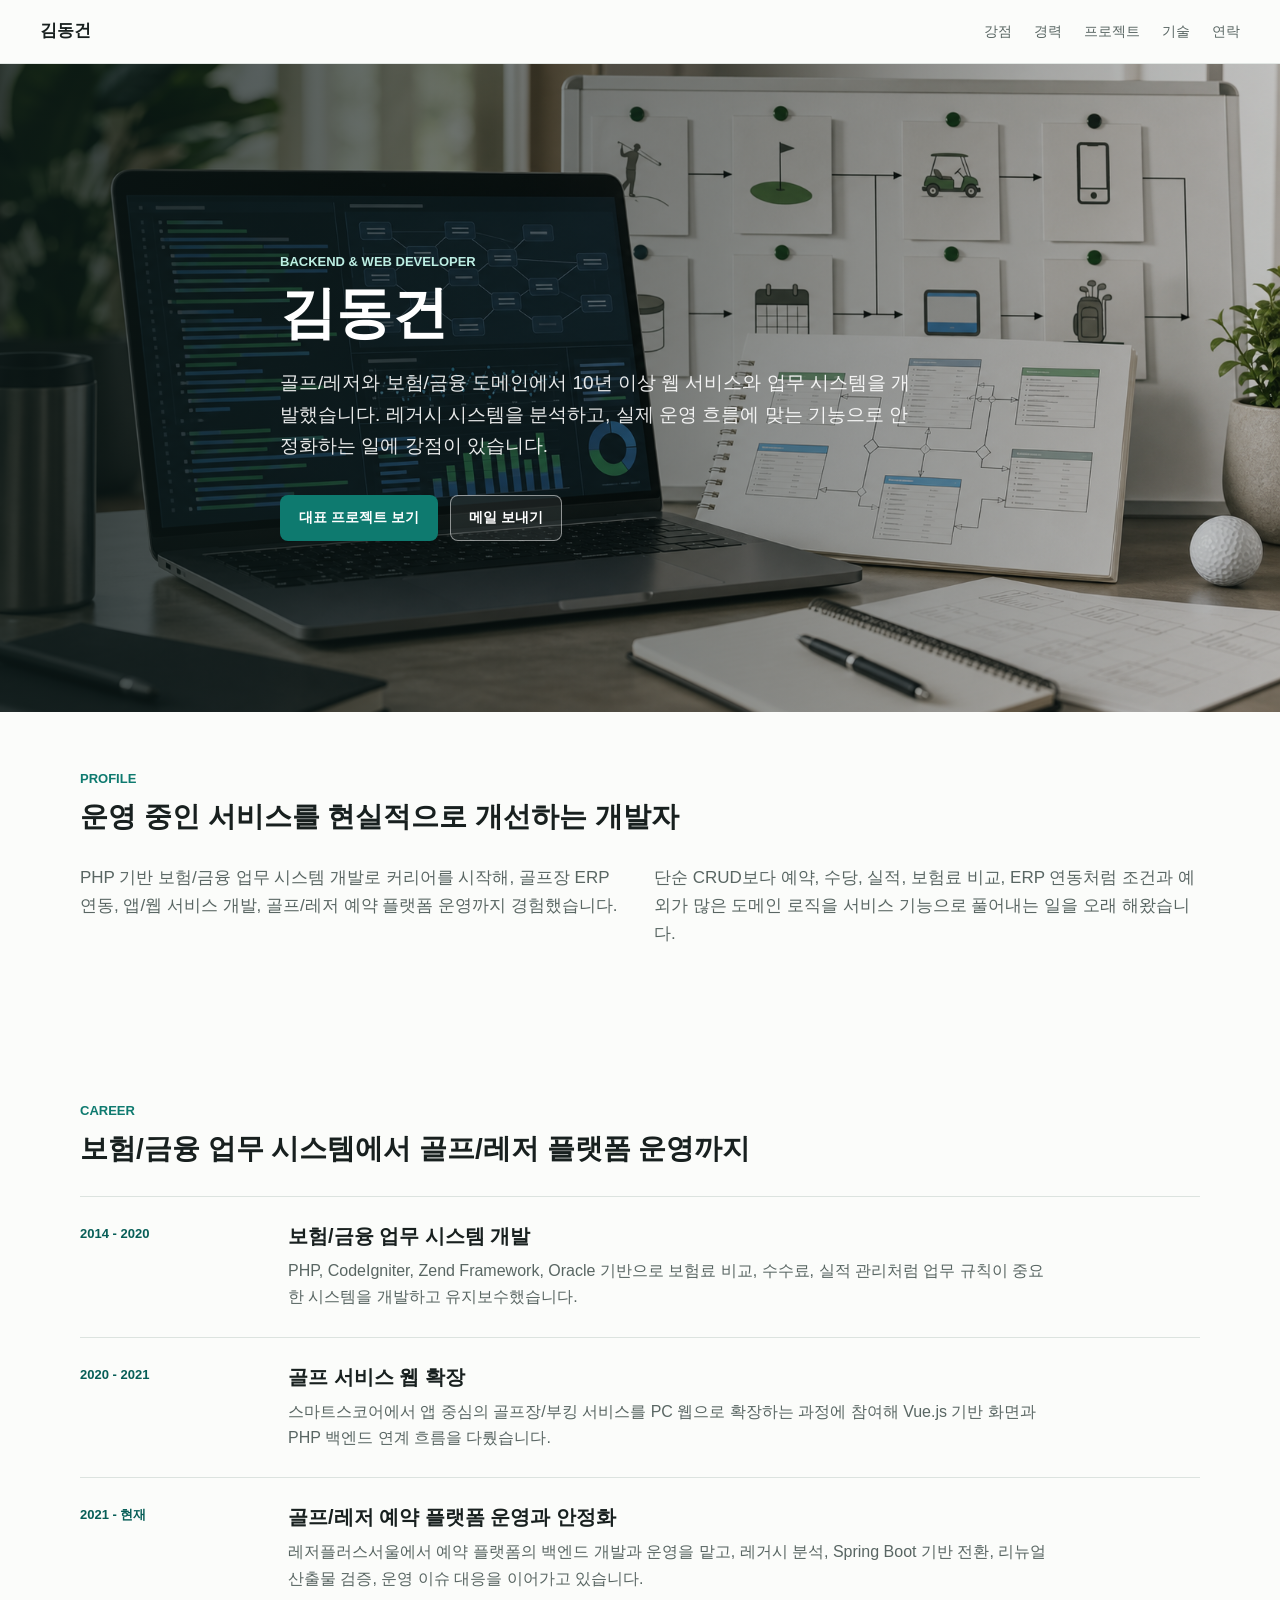
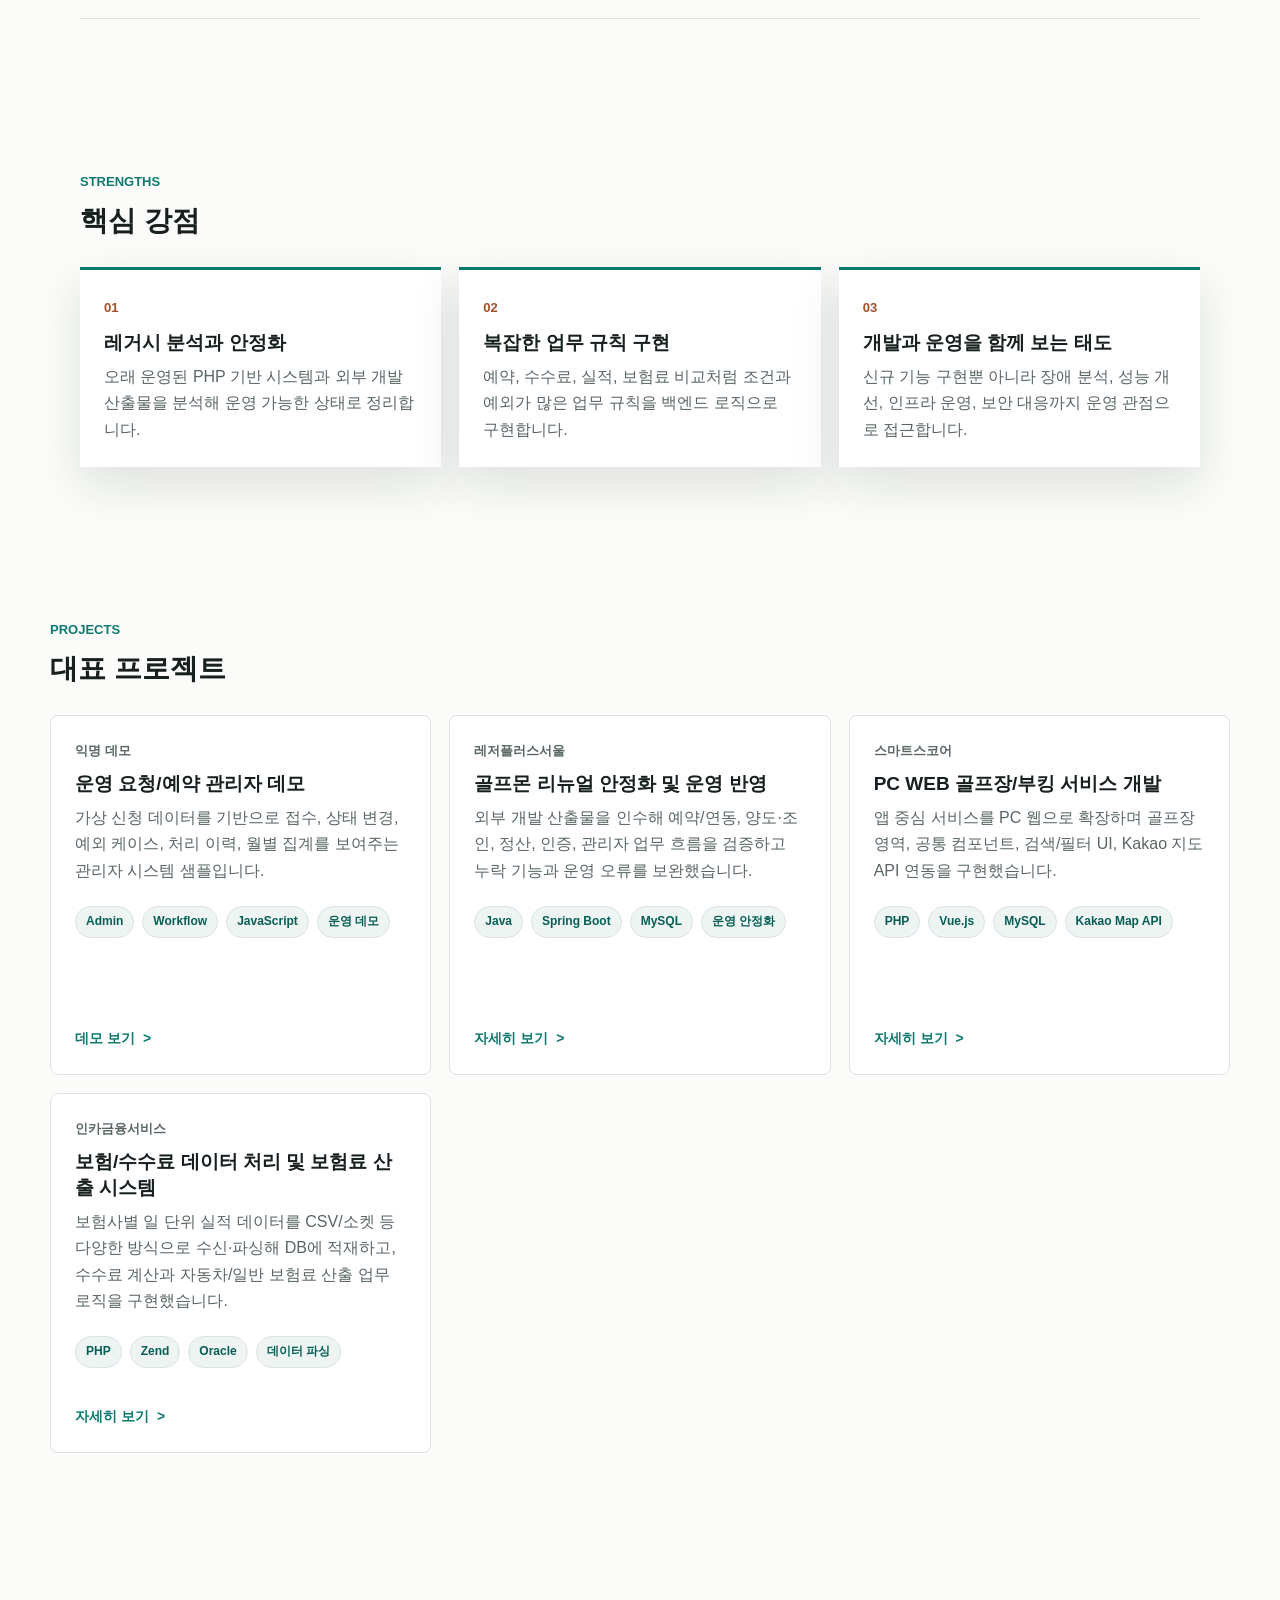
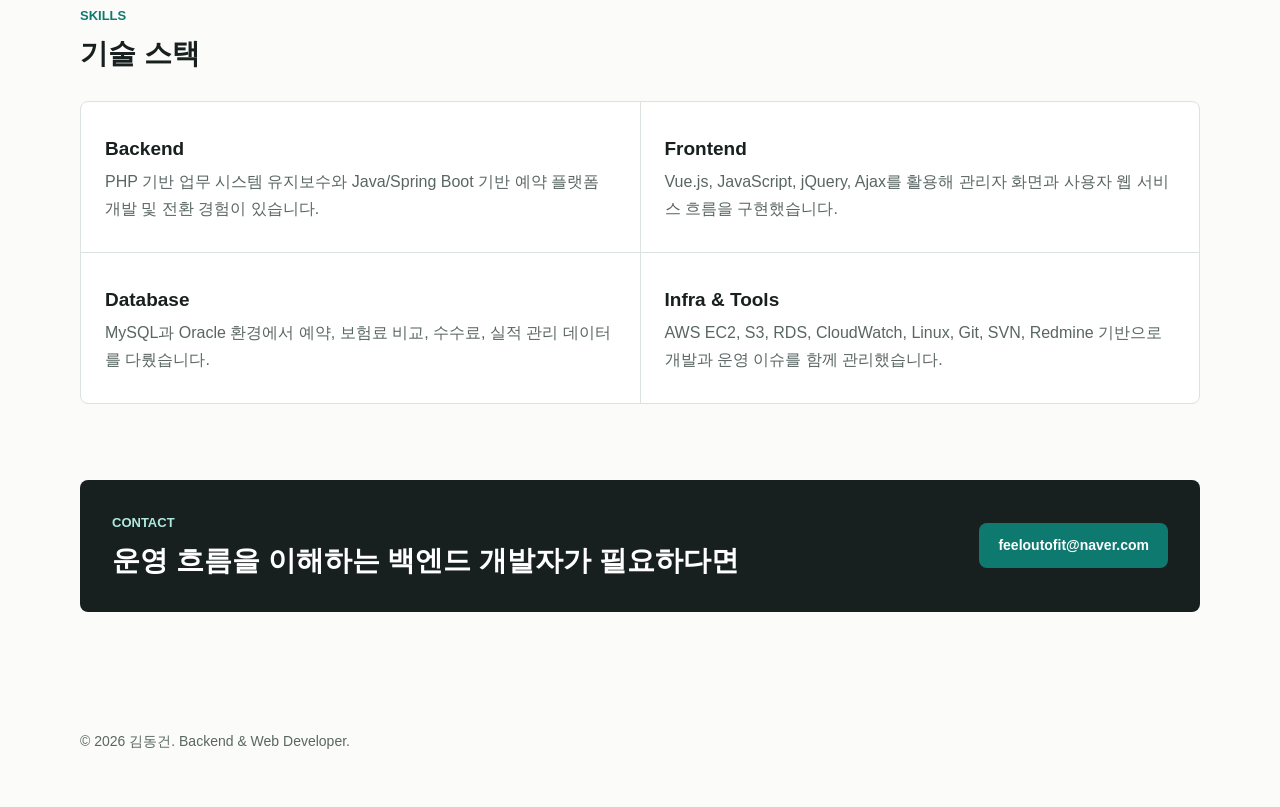
==== index.html @ 26e93026 "Add Incar daily data flow details" ====
<!DOCTYPE html>
<html lang="ko">
  <head>
    <meta charset="utf-8">
    <meta name="viewport" content="width=device-width, initial-scale=1">
    <title>김동건 | Backend & Web Developer</title>
    <meta
      name="description"
      content="골프/레저와 보험/금융 도메인에서 웹 서비스와 업무 시스템을 개발해온 백엔드/웹 개발자 김동건의 포트폴리오입니다."
    >
    <link rel="stylesheet" href="./styles.css">
  </head>
  <body>
    <header class="site-header" aria-label="주요 이동">
      <a class="brand" href="./index.html">김동건</a>
      <nav class="nav-links">
        <a href="#strengths">강점</a>
        <a href="#career">경력</a>
        <a href="#projects">프로젝트</a>
        <a href="#skills">기술</a>
        <a href="mailto:feeloutofit@naver.com">연락</a>
      </nav>
    </header>

    <main>
      <section class="hero">
        <div class="hero-content">
          <p class="eyebrow">Backend & Web Developer</p>
          <h1>김동건</h1>
          <p class="hero-copy">
            골프/레저와 보험/금융 도메인에서 10년 이상 웹 서비스와 업무 시스템을 개발했습니다.
            레거시 시스템을 분석하고, 실제 운영 흐름에 맞는 기능으로 안정화하는 일에 강점이 있습니다.
          </p>
          <div class="hero-actions">
            <a class="button primary" href="#projects">대표 프로젝트 보기</a>
            <a class="button secondary" href="mailto:feeloutofit@naver.com">메일 보내기</a>
          </div>
        </div>
      </section>

      <section class="section intro-section" aria-labelledby="intro-title">
        <div class="section-header">
          <p class="section-kicker">Profile</p>
          <h2 id="intro-title">운영 중인 서비스를 현실적으로 개선하는 개발자</h2>
        </div>
        <div class="intro-grid">
          <p>
            PHP 기반 보험/금융 업무 시스템 개발로 커리어를 시작해, 골프장 ERP 연동,
            앱/웹 서비스 개발, 골프/레저 예약 플랫폼 운영까지 경험했습니다.
          </p>
          <p>
            단순 CRUD보다 예약, 수당, 실적, 보험료 비교, ERP 연동처럼 조건과 예외가 많은
            도메인 로직을 서비스 기능으로 풀어내는 일을 오래 해왔습니다.
          </p>
        </div>
      </section>

      <section class="section career-section" id="career" aria-labelledby="career-title">
        <div class="section-header">
          <p class="section-kicker">Career</p>
          <h2 id="career-title">보험/금융 업무 시스템에서 골프/레저 플랫폼 운영까지</h2>
        </div>
        <div class="timeline-list">
          <article class="timeline-item">
            <p class="timeline-period">2014 - 2020</p>
            <div>
              <h3>보험/금융 업무 시스템 개발</h3>
              <p>
                PHP, CodeIgniter, Zend Framework, Oracle 기반으로 보험료 비교, 수수료,
                실적 관리처럼 업무 규칙이 중요한 시스템을 개발하고 유지보수했습니다.
              </p>
            </div>
          </article>
          <article class="timeline-item">
            <p class="timeline-period">2020 - 2021</p>
            <div>
              <h3>골프 서비스 웹 확장</h3>
              <p>
                스마트스코어에서 앱 중심의 골프장/부킹 서비스를 PC 웹으로 확장하는 과정에 참여해
                Vue.js 기반 화면과 PHP 백엔드 연계 흐름을 다뤘습니다.
              </p>
            </div>
          </article>
          <article class="timeline-item">
            <p class="timeline-period">2021 - 현재</p>
            <div>
              <h3>골프/레저 예약 플랫폼 운영과 안정화</h3>
              <p>
                레저플러스서울에서 예약 플랫폼의 백엔드 개발과 운영을 맡고, 레거시 분석,
                Spring Boot 기반 전환, 리뉴얼 산출물 검증, 운영 이슈 대응을 이어가고 있습니다.
              </p>
            </div>
          </article>
        </div>
      </section>

      <section class="section" id="strengths" aria-labelledby="strengths-title">
        <div class="section-header">
          <p class="section-kicker">Strengths</p>
          <h2 id="strengths-title">핵심 강점</h2>
        </div>
        <div class="strength-list">
          <article class="strength-item">
            <span class="number">01</span>
            <h3>레거시 분석과 안정화</h3>
            <p>오래 운영된 PHP 기반 시스템과 외부 개발 산출물을 분석해 운영 가능한 상태로 정리합니다.</p>
          </article>
          <article class="strength-item">
            <span class="number">02</span>
            <h3>복잡한 업무 규칙 구현</h3>
            <p>예약, 수수료, 실적, 보험료 비교처럼 조건과 예외가 많은 업무 규칙을 백엔드 로직으로 구현합니다.</p>
          </article>
          <article class="strength-item">
            <span class="number">03</span>
            <h3>개발과 운영을 함께 보는 태도</h3>
            <p>신규 기능 구현뿐 아니라 장애 분석, 성능 개선, 인프라 운영, 보안 대응까지 운영 관점으로 접근합니다.</p>
          </article>
        </div>
      </section>

      <section class="section projects-section" id="projects" aria-labelledby="projects-title">
        <div class="section-header">
          <p class="section-kicker">Projects</p>
          <h2 id="projects-title">대표 프로젝트</h2>
        </div>
        <div class="project-grid">
          <article class="project-card">
            <p class="project-meta">익명 데모</p>
            <h3>운영 요청/예약 관리자 데모</h3>
            <p>
              가상 신청 데이터를 기반으로 접수, 상태 변경, 예외 케이스, 처리 이력,
              월별 집계를 보여주는 관리자 시스템 샘플입니다.
            </p>
            <div class="tag-row">
              <span>Admin</span>
              <span>Workflow</span>
              <span>JavaScript</span>
              <span>운영 데모</span>
            </div>
            <a class="text-link" href="./projects/operations-admin-demo.html">데모 보기</a>
          </article>

          <article class="project-card">
            <p class="project-meta">레저플러스서울</p>
            <h3>골프몬 리뉴얼 안정화 및 운영 반영</h3>
            <p>
              외부 개발 산출물을 인수해 예약/연동, 양도·조인, 정산, 인증, 관리자 업무 흐름을
              검증하고 누락 기능과 운영 오류를 보완했습니다.
            </p>
            <div class="tag-row">
              <span>Java</span>
              <span>Spring Boot</span>
              <span>MySQL</span>
              <span>운영 안정화</span>
            </div>
            <a class="text-link" href="./projects/golfmon-renewal.html">자세히 보기</a>
          </article>

          <article class="project-card">
            <p class="project-meta">스마트스코어</p>
            <h3>PC WEB 골프장/부킹 서비스 개발</h3>
            <p>
              앱 중심 서비스를 PC 웹으로 확장하며 골프장 영역, 공통 컴포넌트,
              검색/필터 UI, Kakao 지도 API 연동을 구현했습니다.
            </p>
            <div class="tag-row">
              <span>PHP</span>
              <span>Vue.js</span>
              <span>MySQL</span>
              <span>Kakao Map API</span>
            </div>
            <a class="text-link" href="./projects/smartscore-pc-web.html">자세히 보기</a>
          </article>

          <article class="project-card">
            <p class="project-meta">인카금융서비스</p>
            <h3>보험/수수료 데이터 처리 및 보험료 산출 시스템</h3>
            <p>
              보험사별 일 단위 실적 데이터를 CSV/소켓 등 다양한 방식으로 수신·파싱해 DB에 적재하고, 수수료 계산과
              자동차/일반 보험료 산출 업무 로직을 구현했습니다.
            </p>
            <div class="tag-row">
              <span>PHP</span>
              <span>Zend</span>
              <span>Oracle</span>
              <span>데이터 파싱</span>
            </div>
            <a class="text-link" href="./projects/insurance-comparison-guide.html">자세히 보기</a>
          </article>
        </div>
      </section>

      <section class="section skills-section" id="skills" aria-labelledby="skills-title">
        <div class="section-header">
          <p class="section-kicker">Skills</p>
          <h2 id="skills-title">기술 스택</h2>
        </div>
        <div class="skill-groups">
          <div>
            <h3>Backend</h3>
            <p>PHP 기반 업무 시스템 유지보수와 Java/Spring Boot 기반 예약 플랫폼 개발 및 전환 경험이 있습니다.</p>
          </div>
          <div>
            <h3>Frontend</h3>
            <p>Vue.js, JavaScript, jQuery, Ajax를 활용해 관리자 화면과 사용자 웹 서비스 흐름을 구현했습니다.</p>
          </div>
          <div>
            <h3>Database</h3>
            <p>MySQL과 Oracle 환경에서 예약, 보험료 비교, 수수료, 실적 관리 데이터를 다뤘습니다.</p>
          </div>
          <div>
            <h3>Infra & Tools</h3>
            <p>AWS EC2, S3, RDS, CloudWatch, Linux, Git, SVN, Redmine 기반으로 개발과 운영 이슈를 함께 관리했습니다.</p>
          </div>
        </div>
      </section>

      <section class="contact-band" aria-labelledby="contact-title">
        <div>
          <p class="section-kicker">Contact</p>
          <h2 id="contact-title">운영 흐름을 이해하는 백엔드 개발자가 필요하다면</h2>
        </div>
        <a class="button primary" href="mailto:feeloutofit@naver.com">feeloutofit@naver.com</a>
      </section>
    </main>

    <footer class="site-footer">
      <p>© 2026 김동건. Backend & Web Developer.</p>
    </footer>
  </body>
</html>
---- styles.css ----
:root {
  --ink: #18201f;
  --muted: #596663;
  --line: #dce3df;
  --paper: #fbfcfa;
  --soft: #eef4f1;
  --accent: #0e7a6f;
  --accent-deep: #075e57;
  --rust: #a34f2d;
  --white: #ffffff;
  --shadow: 0 18px 45px rgba(16, 31, 29, 0.12);
}

* {
  box-sizing: border-box;
}

html {
  scroll-behavior: smooth;
}

body {
  margin: 0;
  color: var(--ink);
  background: var(--paper);
  font-family: -apple-system, BlinkMacSystemFont, "Segoe UI", "Apple SD Gothic Neo", "Noto Sans KR", sans-serif;
  line-height: 1.65;
}

a {
  color: inherit;
}

.site-header {
  position: sticky;
  top: 0;
  z-index: 10;
  display: flex;
  align-items: center;
  justify-content: space-between;
  gap: 24px;
  min-height: 64px;
  padding: 0 40px;
  background: rgba(251, 252, 250, 0.9);
  border-bottom: 1px solid rgba(220, 227, 223, 0.8);
  backdrop-filter: blur(14px);
}

.brand {
  font-size: 17px;
  font-weight: 800;
  text-decoration: none;
}

.nav-links {
  display: flex;
  align-items: center;
  gap: 22px;
  font-size: 14px;
  color: var(--muted);
}

.nav-links a {
  text-decoration: none;
}

.nav-links a:hover,
.text-link:hover {
  color: var(--accent-deep);
}

.hero {
  position: relative;
  display: flex;
  align-items: center;
  min-height: 72vh;
  padding: 96px 40px 80px;
  background-image:
    linear-gradient(90deg, rgba(12, 24, 23, 0.82), rgba(12, 24, 23, 0.48), rgba(12, 24, 23, 0.2)),
    url("./assets/backend-operations-hero.png");
  background-position: center;
  background-size: cover;
  color: var(--white);
}

.hero-content {
  width: min(720px, 100%);
  margin: 0 auto;
}

.eyebrow,
.section-kicker,
.project-meta {
  margin: 0 0 10px;
  color: var(--accent);
  font-size: 13px;
  font-weight: 800;
  text-transform: uppercase;
}

.hero .eyebrow {
  color: #bdeee3;
}

.hero h1 {
  margin: 0;
  font-size: 56px;
  line-height: 1.08;
  letter-spacing: 0;
}

.hero-copy {
  width: min(640px, 100%);
  margin: 24px 0 0;
  color: rgba(255, 255, 255, 0.9);
  font-size: 19px;
}

.hero-actions {
  display: flex;
  flex-wrap: wrap;
  gap: 12px;
  margin-top: 34px;
}

.button {
  display: inline-flex;
  align-items: center;
  justify-content: center;
  min-height: 44px;
  padding: 10px 18px;
  border: 1px solid transparent;
  border-radius: 8px;
  font-size: 14px;
  font-weight: 800;
  text-decoration: none;
  white-space: nowrap;
}

.button.primary {
  background: var(--accent);
  color: var(--white);
}

.button.primary:hover {
  background: var(--accent-deep);
}

.button.secondary {
  color: var(--white);
  border-color: rgba(255, 255, 255, 0.5);
  background: rgba(255, 255, 255, 0.08);
}

.button.secondary:hover {
  border-color: var(--white);
  background: rgba(255, 255, 255, 0.16);
}

.section {
  width: min(1120px, calc(100% - 48px));
  margin: 0 auto;
  padding: 76px 0;
}

.section-header {
  max-width: 740px;
  margin-bottom: 28px;
}

.section-header h2,
.contact-band h2,
.case-content h2 {
  margin: 0;
  font-size: 28px;
  line-height: 1.3;
  letter-spacing: 0;
}

.intro-section {
  padding-top: 56px;
}

.intro-grid {
  display: grid;
  grid-template-columns: 1fr 1fr;
  gap: 28px;
  color: var(--muted);
  font-size: 17px;
}

.intro-grid p {
  margin: 0;
}

.timeline-list {
  border-top: 1px solid var(--line);
}

.timeline-item {
  display: grid;
  grid-template-columns: 180px minmax(0, 1fr);
  gap: 28px;
  padding: 26px 0;
  border-bottom: 1px solid var(--line);
}

.timeline-period {
  margin: 0;
  color: var(--accent-deep);
  font-size: 13px;
  font-weight: 900;
}

.timeline-item h3 {
  margin: 0 0 8px;
  font-size: 20px;
  line-height: 1.35;
  letter-spacing: 0;
}

.timeline-item p:not(.timeline-period) {
  max-width: 760px;
  margin: 0;
  color: var(--muted);
}

.strength-list {
  display: grid;
  grid-template-columns: repeat(3, minmax(0, 1fr));
  gap: 18px;
}

.strength-item {
  padding: 24px;
  border-top: 3px solid var(--accent);
  background: var(--white);
  box-shadow: var(--shadow);
}

.strength-item .number {
  color: var(--rust);
  font-size: 13px;
  font-weight: 900;
}

.strength-item h3,
.project-card h3,
.skill-groups h3 {
  margin: 10px 0 8px;
  font-size: 19px;
  line-height: 1.35;
  letter-spacing: 0;
}

.strength-item p,
.project-card p,
.skill-groups p {
  margin: 0;
  color: var(--muted);
}

.projects-section {
  width: min(1180px, calc(100% - 48px));
}

.project-grid {
  display: grid;
  grid-template-columns: repeat(3, minmax(0, 1fr));
  gap: 18px;
}

.project-card {
  display: flex;
  flex-direction: column;
  min-height: 360px;
  padding: 24px;
  border: 1px solid var(--line);
  border-radius: 8px;
  background: var(--white);
}

.tag-row {
  display: flex;
  flex-wrap: wrap;
  gap: 8px;
  margin-top: 22px;
}

.tag-row span {
  display: inline-flex;
  align-items: center;
  min-height: 30px;
  padding: 5px 10px;
  border: 1px solid var(--line);
  border-radius: 999px;
  color: var(--accent-deep);
  background: var(--soft);
  font-size: 12px;
  font-weight: 800;
}

.text-link {
  display: inline-flex;
  align-items: center;
  width: fit-content;
  margin-top: auto;
  padding-top: 24px;
  color: var(--accent);
  font-size: 14px;
  font-weight: 900;
  text-decoration: none;
}

.text-link::after {
  content: ">";
  margin-left: 8px;
}

.skill-groups {
  display: grid;
  grid-template-columns: repeat(2, minmax(0, 1fr));
  gap: 1px;
  overflow: hidden;
  border: 1px solid var(--line);
  border-radius: 8px;
  background: var(--line);
}

.skill-groups div {
  min-height: 150px;
  padding: 24px;
  background: var(--white);
}

.contact-band {
  display: flex;
  align-items: center;
  justify-content: space-between;
  gap: 24px;
  width: min(1120px, calc(100% - 48px));
  margin: 0 auto 76px;
  padding: 32px;
  border-radius: 8px;
  background: var(--ink);
  color: var(--white);
}

.contact-band .section-kicker {
  color: #aee9dd;
}

.contact-band .button {
  flex: 0 0 auto;
}

.site-footer {
  width: min(1120px, calc(100% - 48px));
  margin: 0 auto;
  padding: 28px 0 40px;
  color: var(--muted);
  font-size: 14px;
}

.project-page {
  width: min(1120px, calc(100% - 48px));
  margin: 0 auto;
}

.project-hero {
  padding: 76px 0 40px;
}

.project-hero.compact {
  max-width: 880px;
}

.project-hero h1 {
  max-width: 900px;
  margin: 0;
  font-size: 44px;
  line-height: 1.18;
  letter-spacing: 0;
}

.project-hero p:not(.eyebrow) {
  max-width: 820px;
  margin: 20px 0 0;
  color: var(--muted);
  font-size: 18px;
}

.project-visual {
  margin: 0 0 44px;
}

.project-visual img {
  display: block;
  width: 100%;
  aspect-ratio: 16 / 8;
  border-radius: 8px;
  object-fit: cover;
  box-shadow: var(--shadow);
}

.case-layout {
  display: grid;
  grid-template-columns: 300px minmax(0, 1fr);
  gap: 44px;
  align-items: start;
  padding-bottom: 80px;
}

.case-layout.simple {
  padding-top: 24px;
}

.case-summary {
  position: sticky;
  top: 92px;
  border-top: 3px solid var(--accent);
  background: var(--soft);
}

.case-summary dl {
  margin: 0;
  padding: 22px;
}

.case-summary div + div {
  margin-top: 18px;
  padding-top: 18px;
  border-top: 1px solid var(--line);
}

.case-summary dt {
  color: var(--accent-deep);
  font-size: 12px;
  font-weight: 900;
  text-transform: uppercase;
}

.case-summary dd {
  margin: 4px 0 0;
  color: var(--ink);
  font-weight: 700;
}

.case-content {
  display: grid;
  gap: 42px;
}

.case-content p {
  margin: 14px 0 0;
  color: var(--muted);
  font-size: 17px;
}

.plain-list,
.step-list {
  margin: 16px 0 0;
  padding-left: 22px;
  color: var(--muted);
}

.plain-list li,
.step-list li {
  margin-top: 8px;
}

@media (max-width: 920px) {
  .site-header {
    padding: 0 24px;
  }

  .hero {
    min-height: 68vh;
    padding: 84px 24px 64px;
  }

  .hero h1 {
    font-size: 42px;
  }

  .hero-copy {
    font-size: 17px;
  }

  .intro-grid,
  .timeline-item,
  .strength-list,
  .project-grid,
  .skill-groups,
  .case-layout {
    grid-template-columns: 1fr;
  }

  .project-card {
    min-height: 0;
  }

  .case-summary {
    position: static;
  }

  .contact-band {
    align-items: flex-start;
    flex-direction: column;
  }
}

@media (max-width: 640px) {
  .site-header {
    align-items: flex-start;
    flex-direction: column;
    gap: 8px;
    min-height: 0;
    padding: 14px 18px;
  }

  .nav-links {
    flex-wrap: wrap;
    gap: 12px;
  }

  .hero {
    min-height: 70vh;
    padding: 72px 20px 56px;
    background-position: 58% center;
  }

  .hero h1 {
    font-size: 36px;
  }

  .hero-actions,
  .button {
    width: 100%;
  }

  .section,
  .projects-section,
  .project-page,
  .contact-band,
  .site-footer {
    width: min(100% - 32px, 1120px);
  }

  .section {
    padding: 54px 0;
  }

  .section-header h2,
  .contact-band h2 {
    font-size: 24px;
  }

  .project-hero {
    padding: 52px 0 30px;
  }

  .project-hero h1 {
    font-size: 32px;
  }

  .project-hero p:not(.eyebrow),
  .case-content p {
    font-size: 16px;
  }

  .project-visual img {
    aspect-ratio: 4 / 3;
  }
}
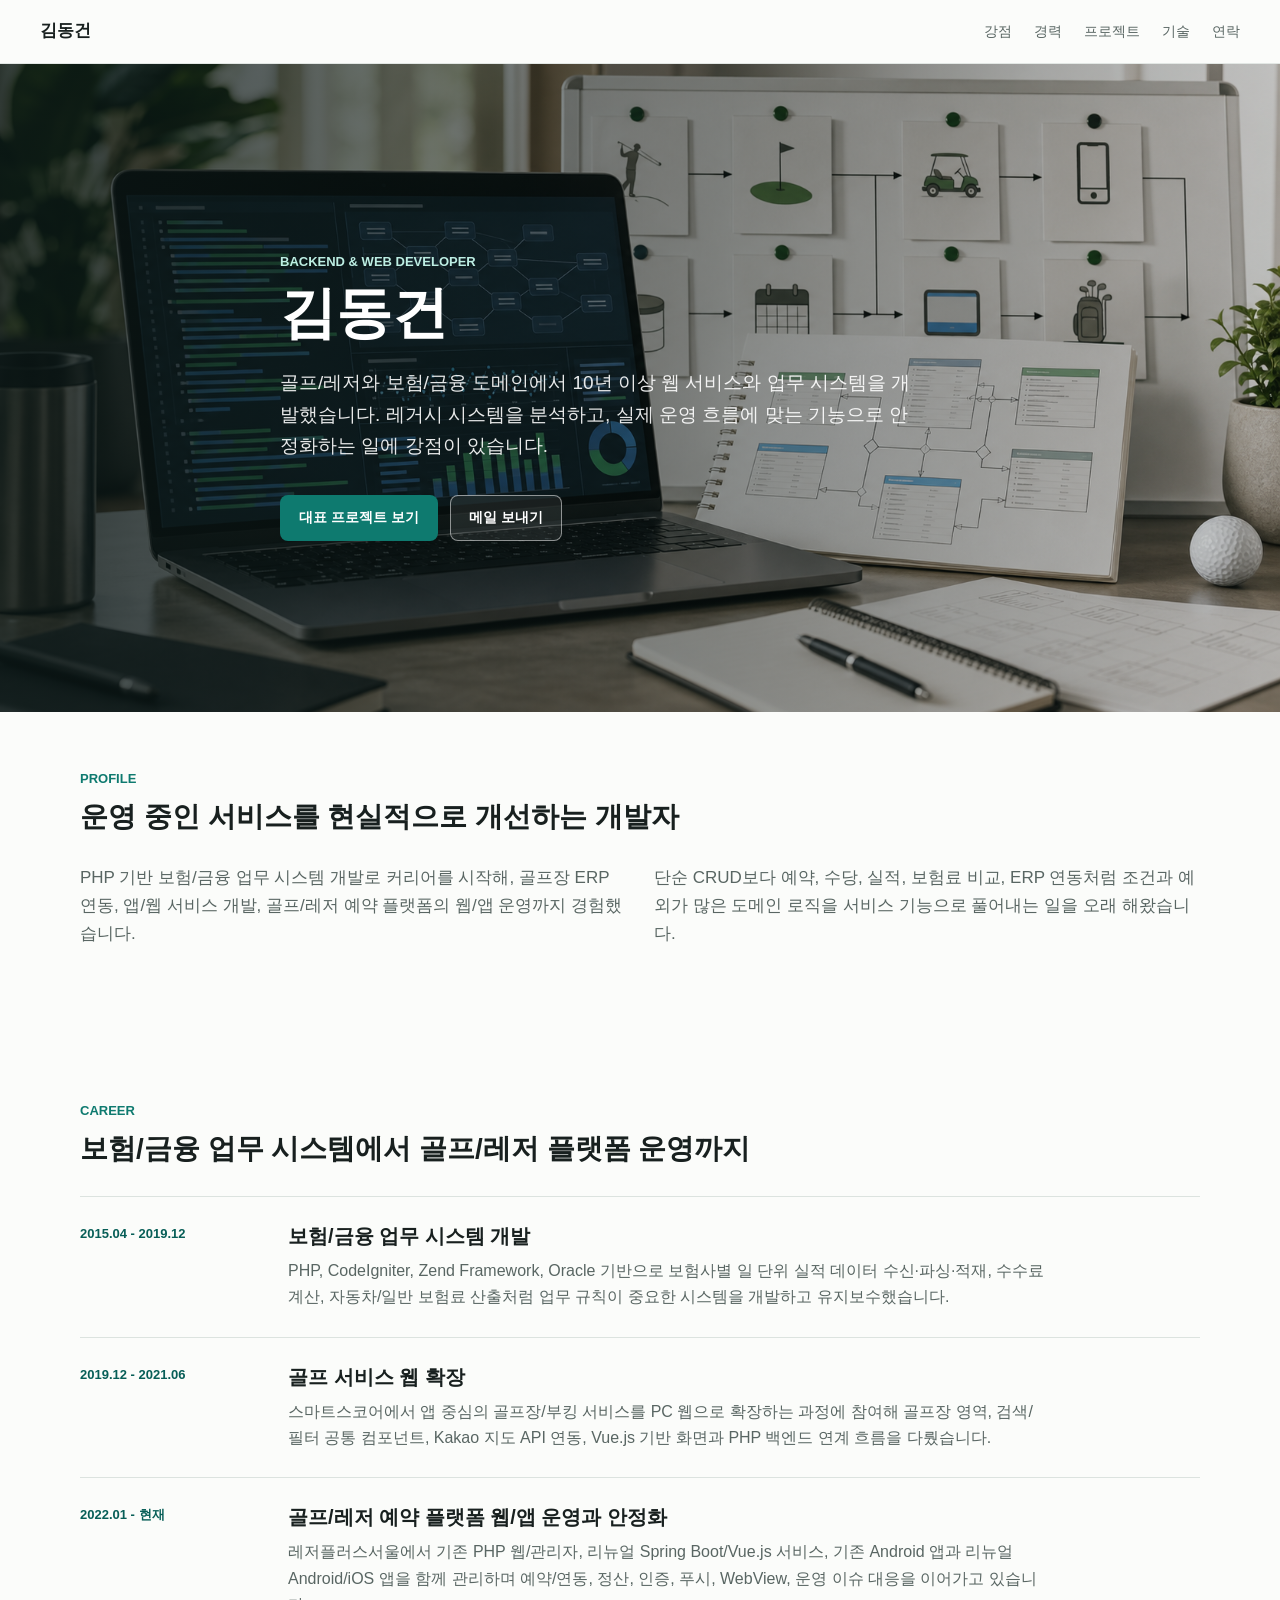
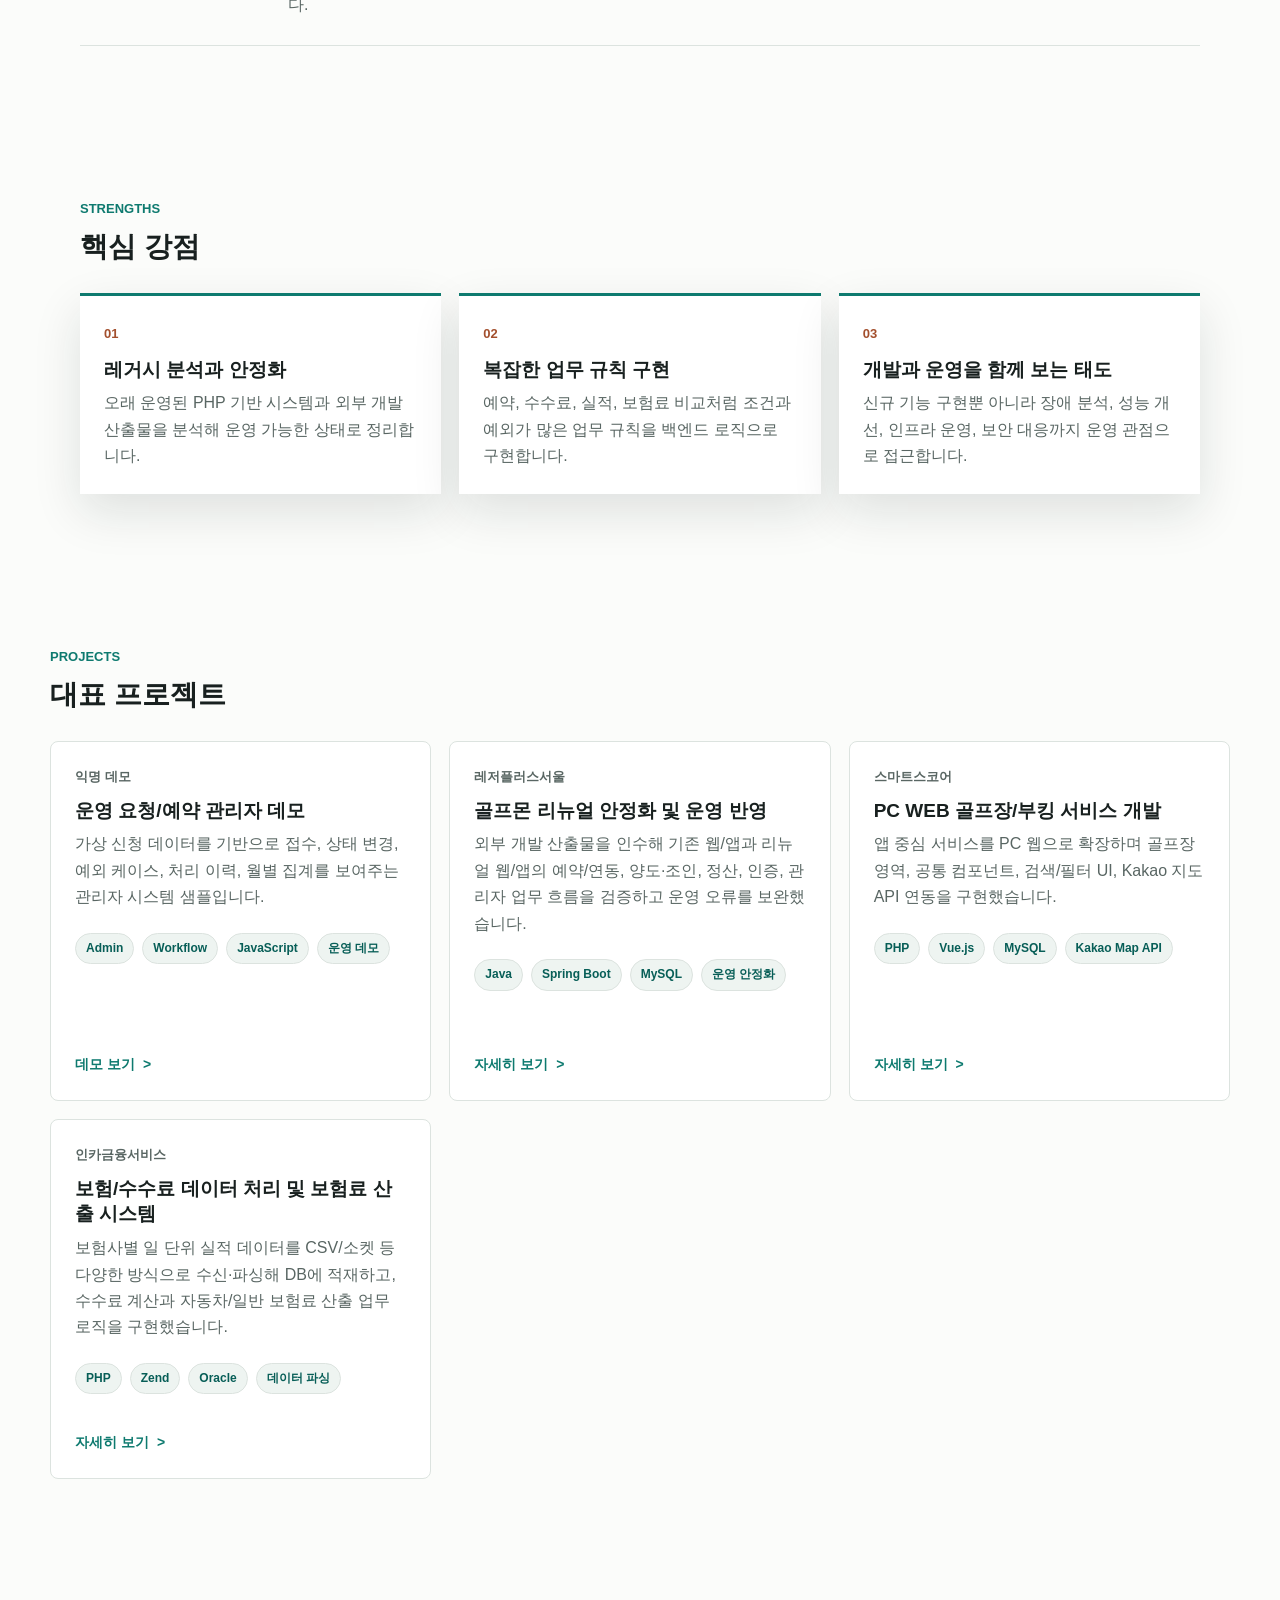
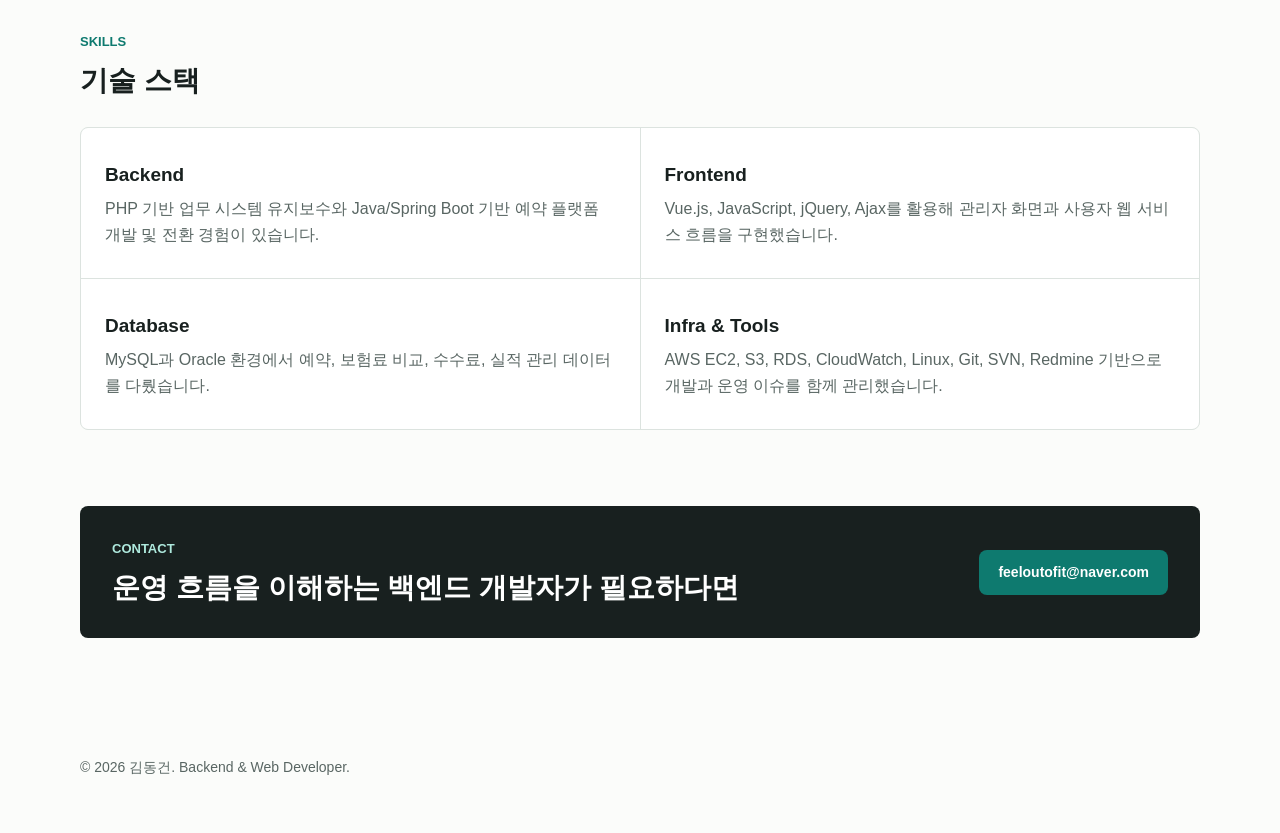
==== commit 28bfe246: "Expand Golfmon web and app operations scope" ====
--- a/index.html
+++ b/index.html
@@ -46,7 +46,7 @@
         <div class="intro-grid">
           <p>
             PHP 기반 보험/금융 업무 시스템 개발로 커리어를 시작해, 골프장 ERP 연동,
-            앱/웹 서비스 개발, 골프/레저 예약 플랫폼 운영까지 경험했습니다.
+            앱/웹 서비스 개발, 골프/레저 예약 플랫폼의 웹/앱 운영까지 경험했습니다.
           </p>
           <p>
             단순 CRUD보다 예약, 수당, 실적, 보험료 비교, ERP 연동처럼 조건과 예외가 많은
@@ -62,32 +62,35 @@
         </div>
         <div class="timeline-list">
           <article class="timeline-item">
-            <p class="timeline-period">2014 - 2020</p>
+            <p class="timeline-period">2015.04 - 2019.12</p>
             <div>
               <h3>보험/금융 업무 시스템 개발</h3>
               <p>
-                PHP, CodeIgniter, Zend Framework, Oracle 기반으로 보험료 비교, 수수료,
-                실적 관리처럼 업무 규칙이 중요한 시스템을 개발하고 유지보수했습니다.
+                PHP, CodeIgniter, Zend Framework, Oracle 기반으로 보험사별 일 단위 실적 데이터
+                수신·파싱·적재, 수수료 계산, 자동차/일반 보험료 산출처럼 업무 규칙이 중요한
+                시스템을 개발하고 유지보수했습니다.
               </p>
             </div>
           </article>
           <article class="timeline-item">
-            <p class="timeline-period">2020 - 2021</p>
+            <p class="timeline-period">2019.12 - 2021.06</p>
             <div>
               <h3>골프 서비스 웹 확장</h3>
               <p>
                 스마트스코어에서 앱 중심의 골프장/부킹 서비스를 PC 웹으로 확장하는 과정에 참여해
-                Vue.js 기반 화면과 PHP 백엔드 연계 흐름을 다뤘습니다.
+                골프장 영역, 검색/필터 공통 컴포넌트, Kakao 지도 API 연동, Vue.js 기반 화면과
+                PHP 백엔드 연계 흐름을 다뤘습니다.
               </p>
             </div>
           </article>
           <article class="timeline-item">
-            <p class="timeline-period">2021 - 현재</p>
+            <p class="timeline-period">2022.01 - 현재</p>
             <div>
-              <h3>골프/레저 예약 플랫폼 운영과 안정화</h3>
+              <h3>골프/레저 예약 플랫폼 웹/앱 운영과 안정화</h3>
               <p>
-                레저플러스서울에서 예약 플랫폼의 백엔드 개발과 운영을 맡고, 레거시 분석,
-                Spring Boot 기반 전환, 리뉴얼 산출물 검증, 운영 이슈 대응을 이어가고 있습니다.
+                레저플러스서울에서 기존 PHP 웹/관리자, 리뉴얼 Spring Boot/Vue.js 서비스,
+                기존 Android 앱과 리뉴얼 Android/iOS 앱을 함께 관리하며 예약/연동, 정산,
+                인증, 푸시, WebView, 운영 이슈 대응을 이어가고 있습니다.
               </p>
             </div>
           </article>
@@ -144,8 +147,8 @@
             <p class="project-meta">레저플러스서울</p>
             <h3>골프몬 리뉴얼 안정화 및 운영 반영</h3>
             <p>
-              외부 개발 산출물을 인수해 예약/연동, 양도·조인, 정산, 인증, 관리자 업무 흐름을
-              검증하고 누락 기능과 운영 오류를 보완했습니다.
+              외부 개발 산출물을 인수해 기존 웹/앱과 리뉴얼 웹/앱의 예약/연동, 양도·조인,
+              정산, 인증, 관리자 업무 흐름을 검증하고 운영 오류를 보완했습니다.
             </p>
             <div class="tag-row">
               <span>Java</span>
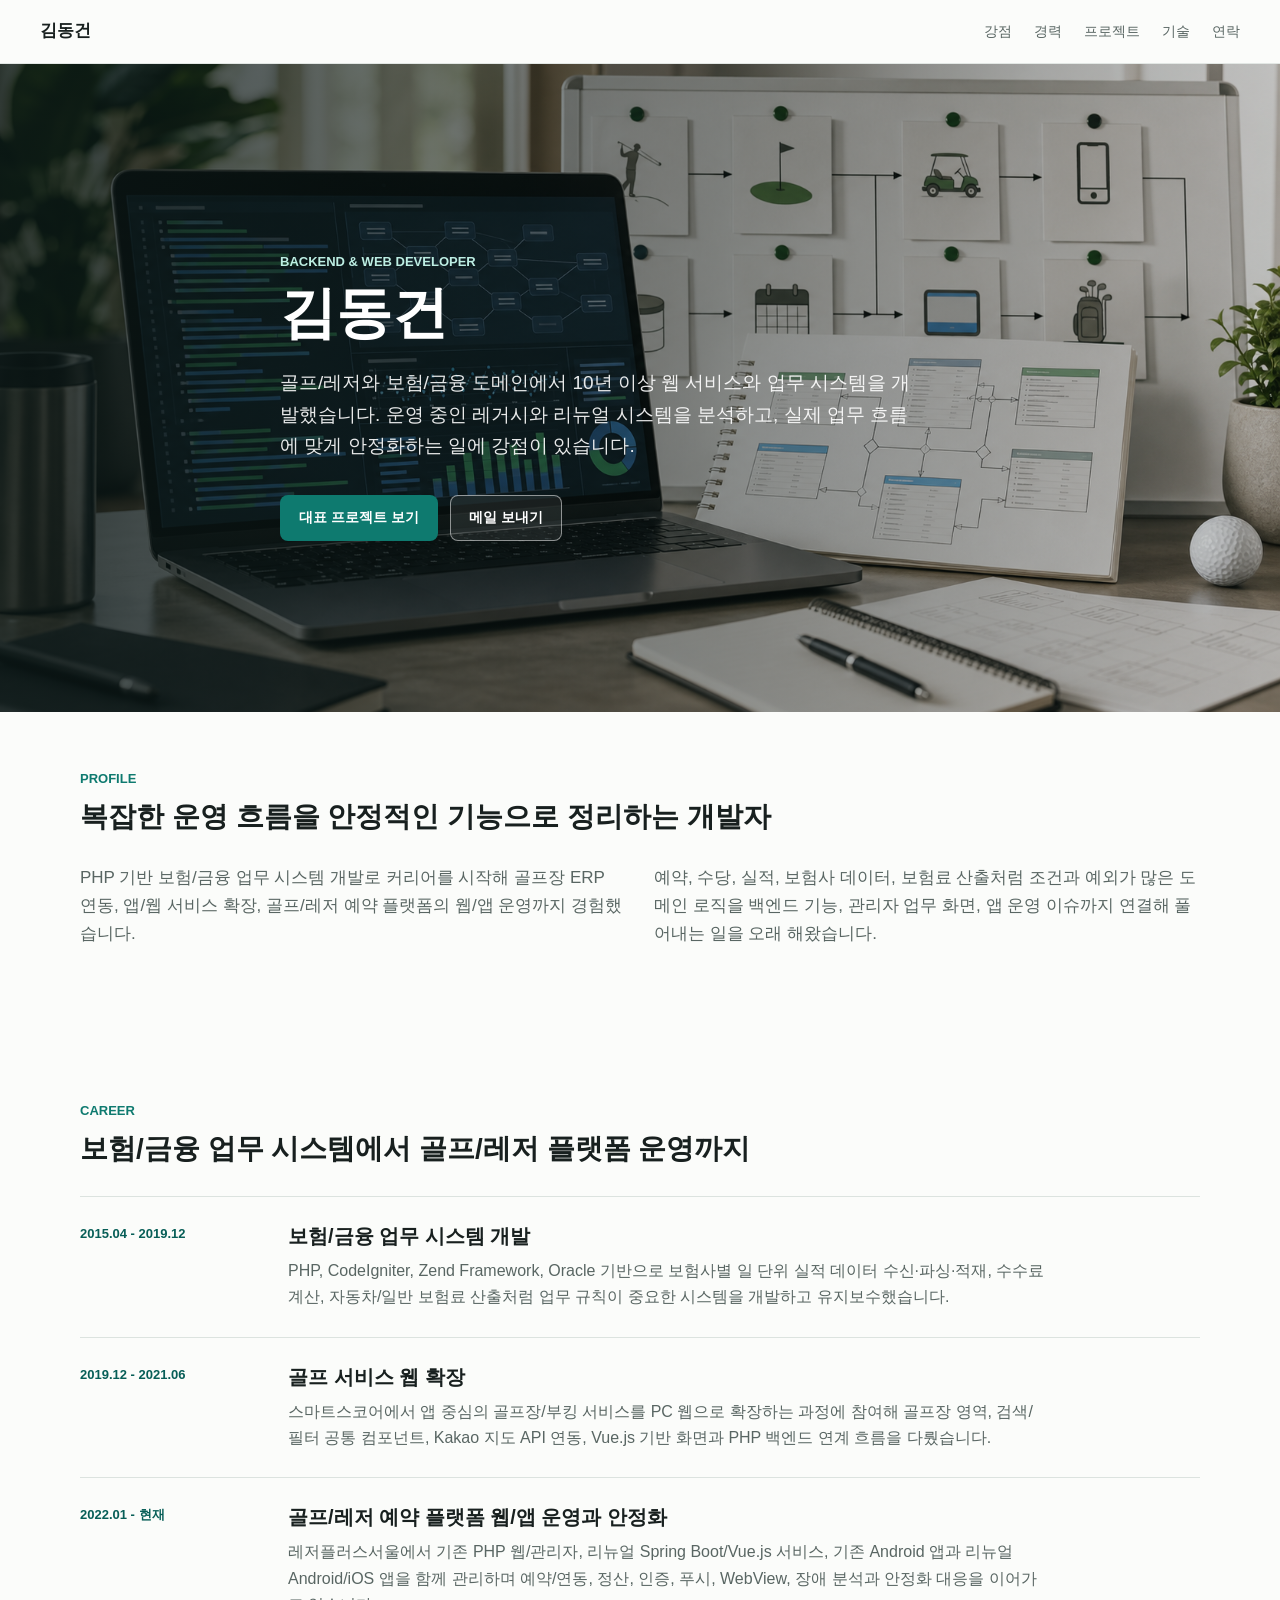
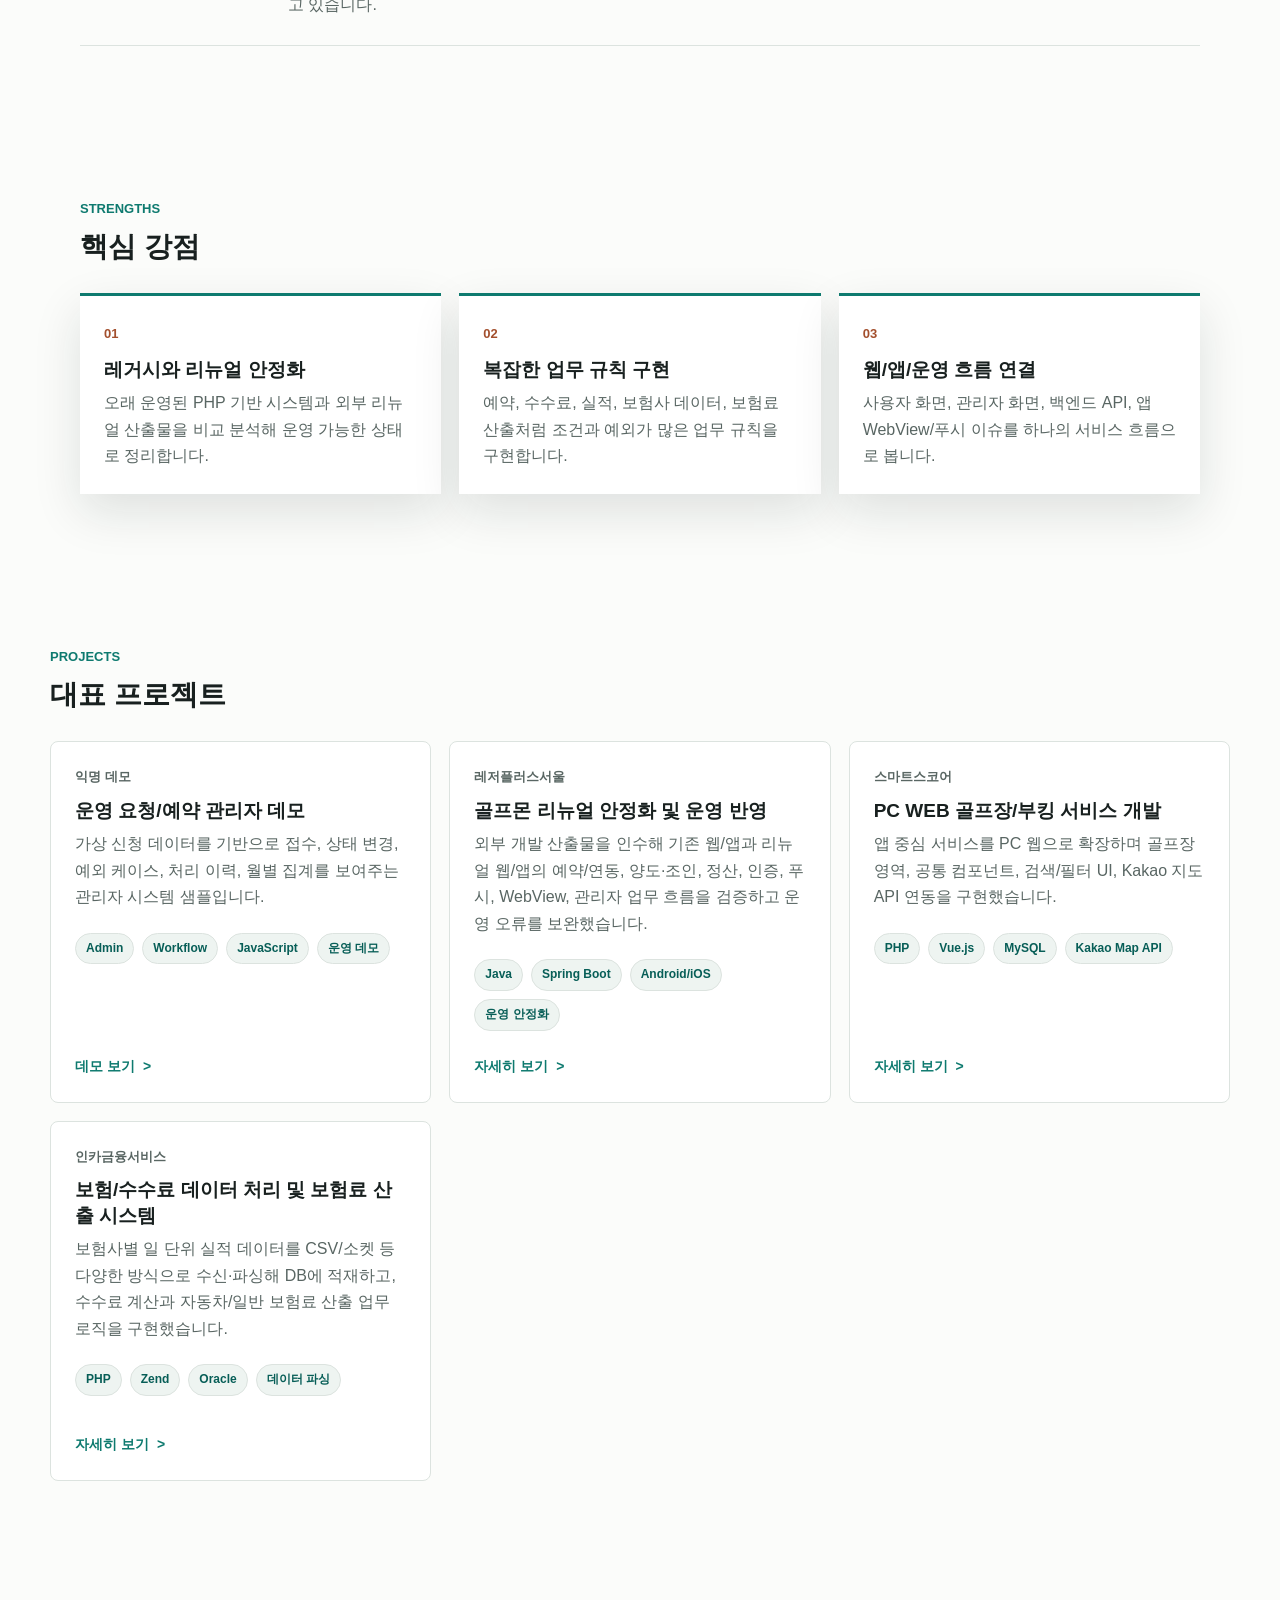
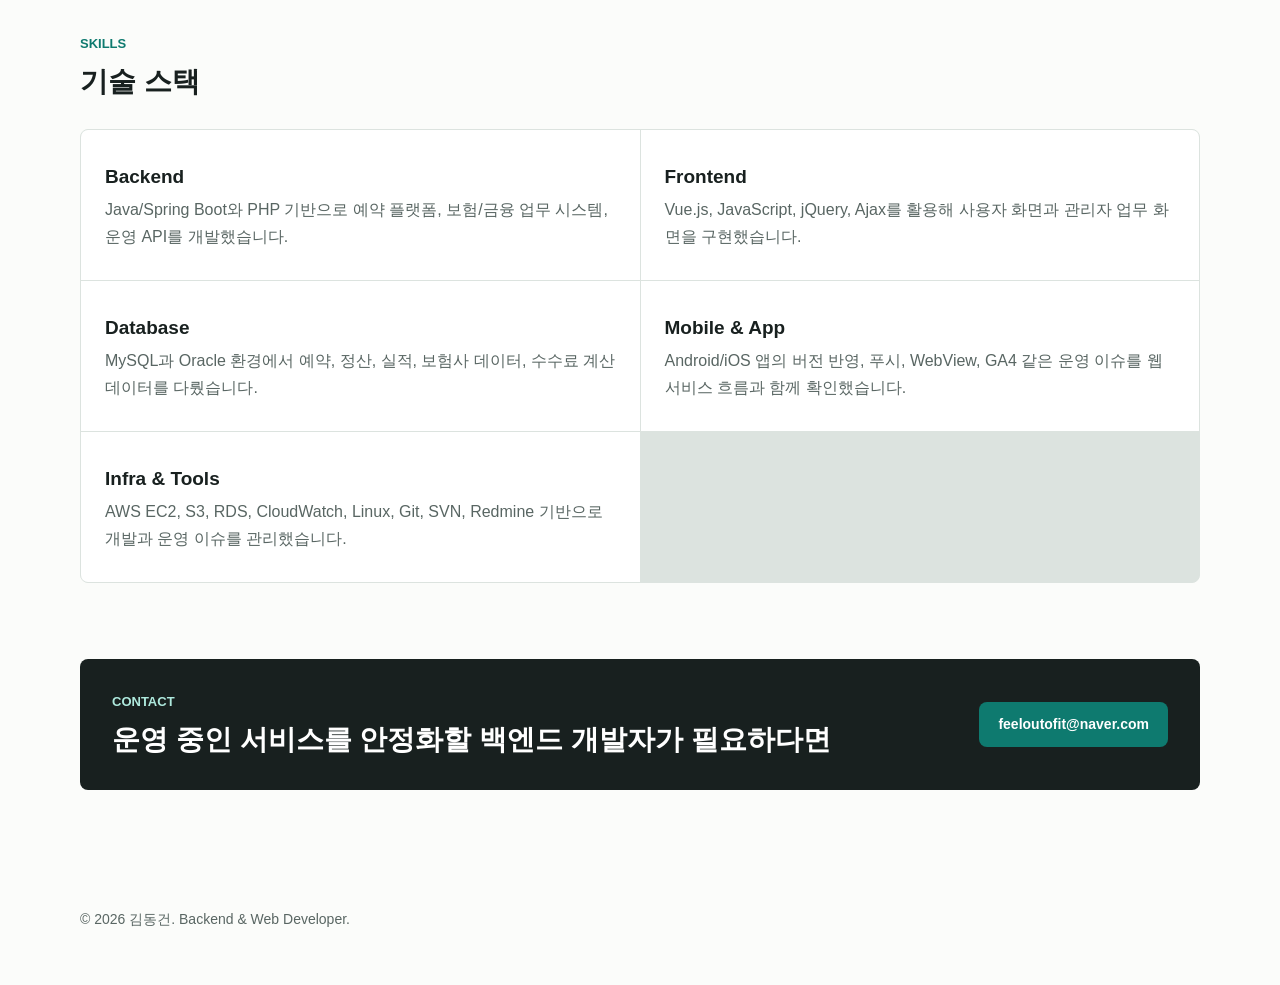
==== commit eac399f9: "Refine public profile narrative" ====
--- a/index.html
+++ b/index.html
@@ -6,7 +6,7 @@
     <title>김동건 | Backend & Web Developer</title>
     <meta
       name="description"
-      content="골프/레저와 보험/금융 도메인에서 웹 서비스와 업무 시스템을 개발해온 백엔드/웹 개발자 김동건의 포트폴리오입니다."
+      content="골프/레저와 보험/금융 도메인에서 운영 중인 웹/앱 서비스와 업무 시스템을 안정화해온 백엔드/웹 개발자 김동건의 포트폴리오입니다."
     >
     <link rel="stylesheet" href="./styles.css">
   </head>
@@ -29,7 +29,7 @@
           <h1>김동건</h1>
           <p class="hero-copy">
             골프/레저와 보험/금융 도메인에서 10년 이상 웹 서비스와 업무 시스템을 개발했습니다.
-            레거시 시스템을 분석하고, 실제 운영 흐름에 맞는 기능으로 안정화하는 일에 강점이 있습니다.
+            운영 중인 레거시와 리뉴얼 시스템을 분석하고, 실제 업무 흐름에 맞게 안정화하는 일에 강점이 있습니다.
           </p>
           <div class="hero-actions">
             <a class="button primary" href="#projects">대표 프로젝트 보기</a>
@@ -41,16 +41,16 @@
       <section class="section intro-section" aria-labelledby="intro-title">
         <div class="section-header">
           <p class="section-kicker">Profile</p>
-          <h2 id="intro-title">운영 중인 서비스를 현실적으로 개선하는 개발자</h2>
+          <h2 id="intro-title">복잡한 운영 흐름을 안정적인 기능으로 정리하는 개발자</h2>
         </div>
         <div class="intro-grid">
           <p>
-            PHP 기반 보험/금융 업무 시스템 개발로 커리어를 시작해, 골프장 ERP 연동,
-            앱/웹 서비스 개발, 골프/레저 예약 플랫폼의 웹/앱 운영까지 경험했습니다.
+            PHP 기반 보험/금융 업무 시스템 개발로 커리어를 시작해 골프장 ERP 연동,
+            앱/웹 서비스 확장, 골프/레저 예약 플랫폼의 웹/앱 운영까지 경험했습니다.
           </p>
           <p>
-            단순 CRUD보다 예약, 수당, 실적, 보험료 비교, ERP 연동처럼 조건과 예외가 많은
-            도메인 로직을 서비스 기능으로 풀어내는 일을 오래 해왔습니다.
+            예약, 수당, 실적, 보험사 데이터, 보험료 산출처럼 조건과 예외가 많은 도메인 로직을
+            백엔드 기능, 관리자 업무 화면, 앱 운영 이슈까지 연결해 풀어내는 일을 오래 해왔습니다.
           </p>
         </div>
       </section>
@@ -90,7 +90,7 @@
               <p>
                 레저플러스서울에서 기존 PHP 웹/관리자, 리뉴얼 Spring Boot/Vue.js 서비스,
                 기존 Android 앱과 리뉴얼 Android/iOS 앱을 함께 관리하며 예약/연동, 정산,
-                인증, 푸시, WebView, 운영 이슈 대응을 이어가고 있습니다.
+                인증, 푸시, WebView, 장애 분석과 안정화 대응을 이어가고 있습니다.
               </p>
             </div>
           </article>
@@ -105,18 +105,18 @@
         <div class="strength-list">
           <article class="strength-item">
             <span class="number">01</span>
-            <h3>레거시 분석과 안정화</h3>
-            <p>오래 운영된 PHP 기반 시스템과 외부 개발 산출물을 분석해 운영 가능한 상태로 정리합니다.</p>
+            <h3>레거시와 리뉴얼 안정화</h3>
+            <p>오래 운영된 PHP 기반 시스템과 외부 리뉴얼 산출물을 비교 분석해 운영 가능한 상태로 정리합니다.</p>
           </article>
           <article class="strength-item">
             <span class="number">02</span>
             <h3>복잡한 업무 규칙 구현</h3>
-            <p>예약, 수수료, 실적, 보험료 비교처럼 조건과 예외가 많은 업무 규칙을 백엔드 로직으로 구현합니다.</p>
+            <p>예약, 수수료, 실적, 보험사 데이터, 보험료 산출처럼 조건과 예외가 많은 업무 규칙을 구현합니다.</p>
           </article>
           <article class="strength-item">
             <span class="number">03</span>
-            <h3>개발과 운영을 함께 보는 태도</h3>
-            <p>신규 기능 구현뿐 아니라 장애 분석, 성능 개선, 인프라 운영, 보안 대응까지 운영 관점으로 접근합니다.</p>
+            <h3>웹/앱/운영 흐름 연결</h3>
+            <p>사용자 화면, 관리자 화면, 백엔드 API, 앱 WebView/푸시 이슈를 하나의 서비스 흐름으로 봅니다.</p>
           </article>
         </div>
       </section>
@@ -148,12 +148,12 @@
             <h3>골프몬 리뉴얼 안정화 및 운영 반영</h3>
             <p>
               외부 개발 산출물을 인수해 기존 웹/앱과 리뉴얼 웹/앱의 예약/연동, 양도·조인,
-              정산, 인증, 관리자 업무 흐름을 검증하고 운영 오류를 보완했습니다.
+              정산, 인증, 푸시, WebView, 관리자 업무 흐름을 검증하고 운영 오류를 보완했습니다.
             </p>
             <div class="tag-row">
               <span>Java</span>
               <span>Spring Boot</span>
-              <span>MySQL</span>
+              <span>Android/iOS</span>
               <span>운영 안정화</span>
             </div>
             <a class="text-link" href="./projects/golfmon-renewal.html">자세히 보기</a>
@@ -179,8 +179,8 @@
             <p class="project-meta">인카금융서비스</p>
             <h3>보험/수수료 데이터 처리 및 보험료 산출 시스템</h3>
             <p>
-              보험사별 일 단위 실적 데이터를 CSV/소켓 등 다양한 방식으로 수신·파싱해 DB에 적재하고, 수수료 계산과
-              자동차/일반 보험료 산출 업무 로직을 구현했습니다.
+              보험사별 일 단위 실적 데이터를 CSV/소켓 등 다양한 방식으로 수신·파싱해 DB에 적재하고,
+              수수료 계산과 자동차/일반 보험료 산출 업무 로직을 구현했습니다.
             </p>
             <div class="tag-row">
               <span>PHP</span>
@@ -201,19 +201,23 @@
         <div class="skill-groups">
           <div>
             <h3>Backend</h3>
-            <p>PHP 기반 업무 시스템 유지보수와 Java/Spring Boot 기반 예약 플랫폼 개발 및 전환 경험이 있습니다.</p>
+            <p>Java/Spring Boot와 PHP 기반으로 예약 플랫폼, 보험/금융 업무 시스템, 운영 API를 개발했습니다.</p>
           </div>
           <div>
             <h3>Frontend</h3>
-            <p>Vue.js, JavaScript, jQuery, Ajax를 활용해 관리자 화면과 사용자 웹 서비스 흐름을 구현했습니다.</p>
+            <p>Vue.js, JavaScript, jQuery, Ajax를 활용해 사용자 화면과 관리자 업무 화면을 구현했습니다.</p>
           </div>
           <div>
             <h3>Database</h3>
-            <p>MySQL과 Oracle 환경에서 예약, 보험료 비교, 수수료, 실적 관리 데이터를 다뤘습니다.</p>
+            <p>MySQL과 Oracle 환경에서 예약, 정산, 실적, 보험사 데이터, 수수료 계산 데이터를 다뤘습니다.</p>
+          </div>
+          <div>
+            <h3>Mobile & App</h3>
+            <p>Android/iOS 앱의 버전 반영, 푸시, WebView, GA4 같은 운영 이슈를 웹 서비스 흐름과 함께 확인했습니다.</p>
           </div>
           <div>
             <h3>Infra & Tools</h3>
-            <p>AWS EC2, S3, RDS, CloudWatch, Linux, Git, SVN, Redmine 기반으로 개발과 운영 이슈를 함께 관리했습니다.</p>
+            <p>AWS EC2, S3, RDS, CloudWatch, Linux, Git, SVN, Redmine 기반으로 개발과 운영 이슈를 관리했습니다.</p>
           </div>
         </div>
       </section>
@@ -221,7 +225,7 @@
       <section class="contact-band" aria-labelledby="contact-title">
         <div>
           <p class="section-kicker">Contact</p>
-          <h2 id="contact-title">운영 흐름을 이해하는 백엔드 개발자가 필요하다면</h2>
+          <h2 id="contact-title">운영 중인 서비스를 안정화할 백엔드 개발자가 필요하다면</h2>
         </div>
         <a class="button primary" href="mailto:feeloutofit@naver.com">feeloutofit@naver.com</a>
       </section>
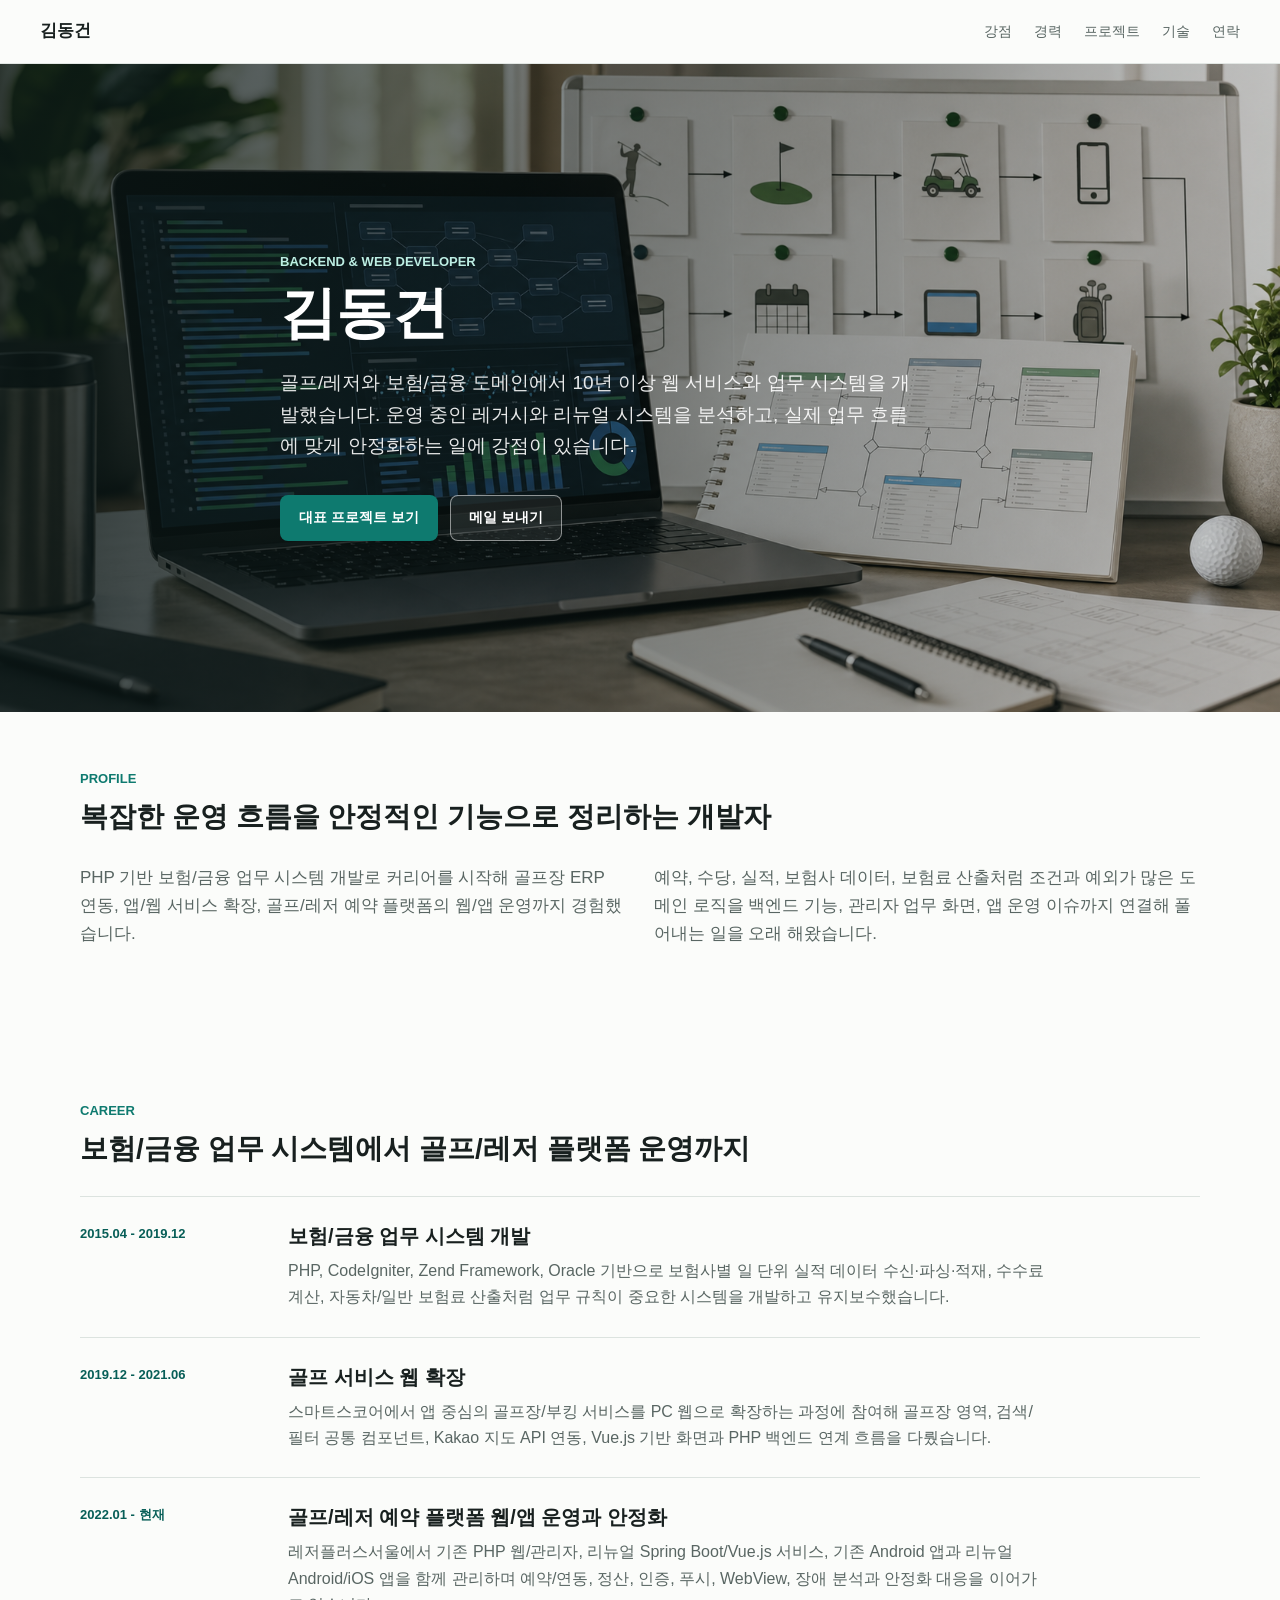
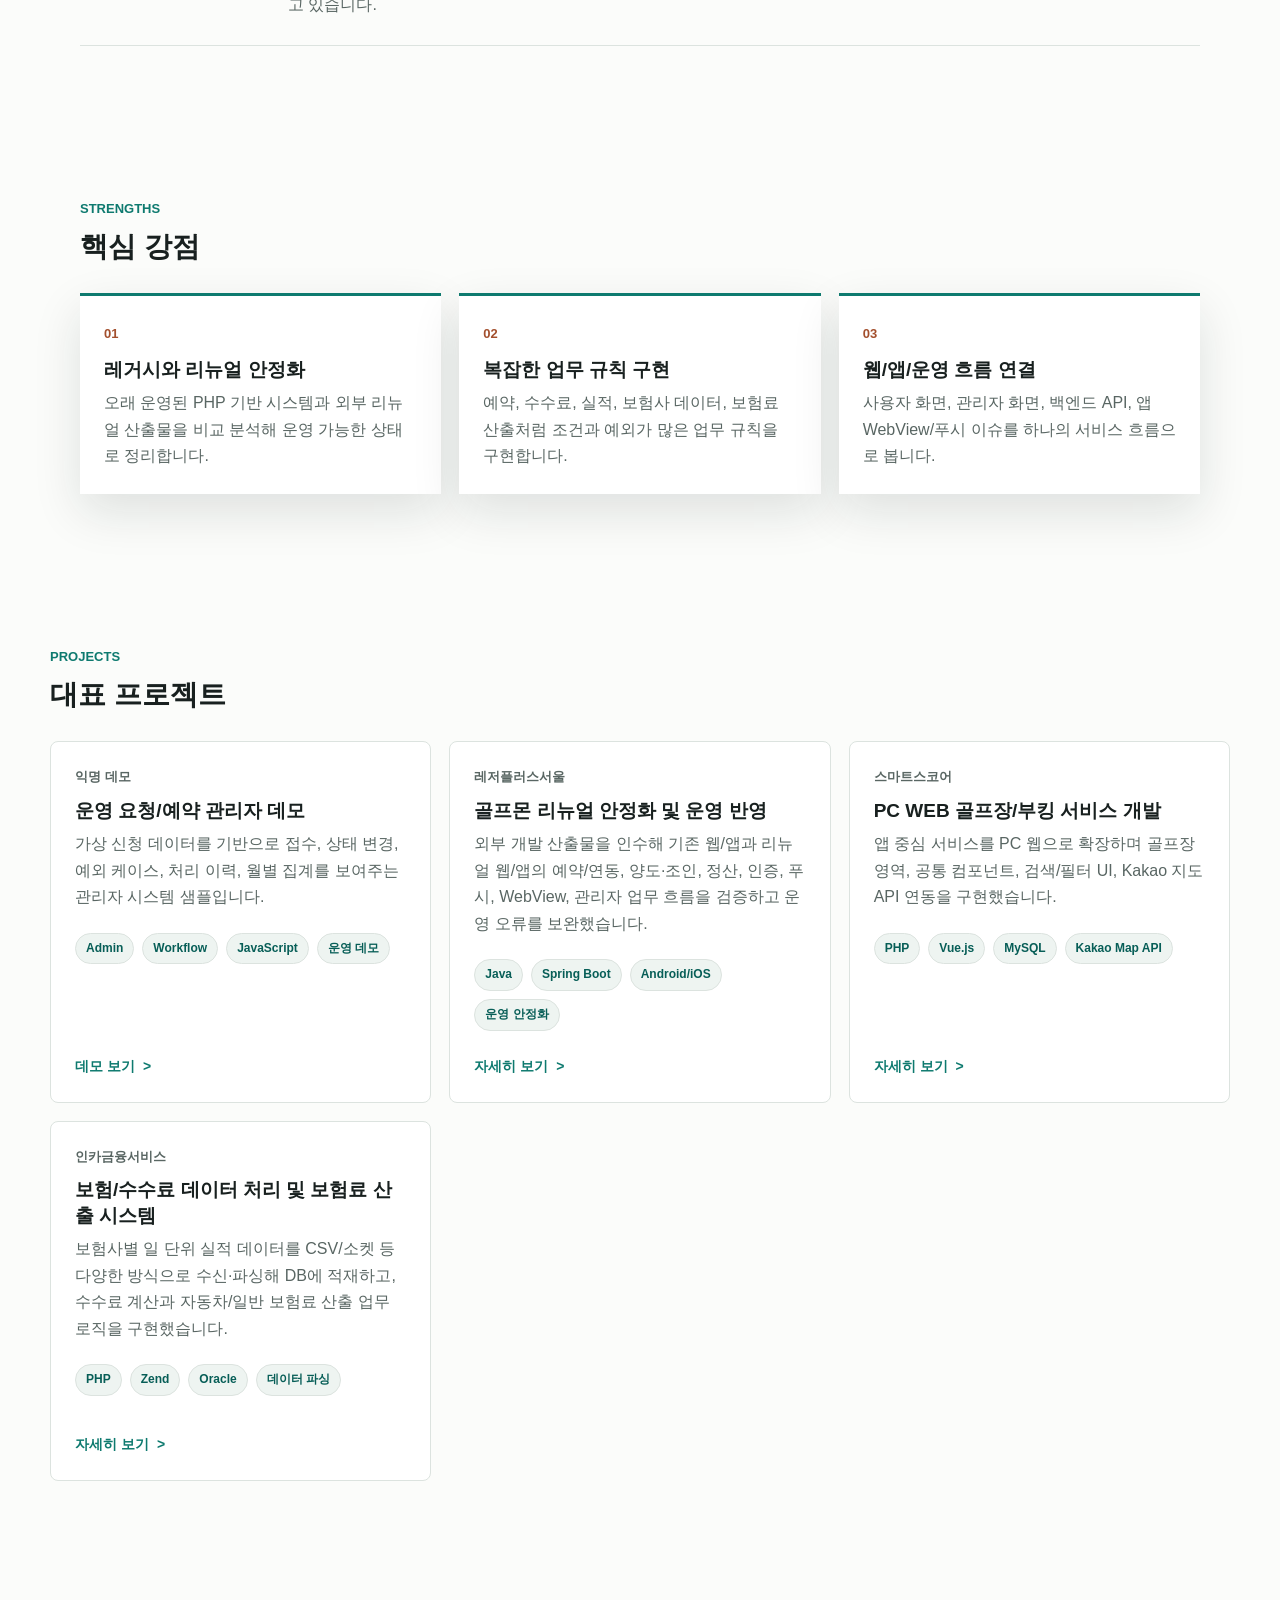
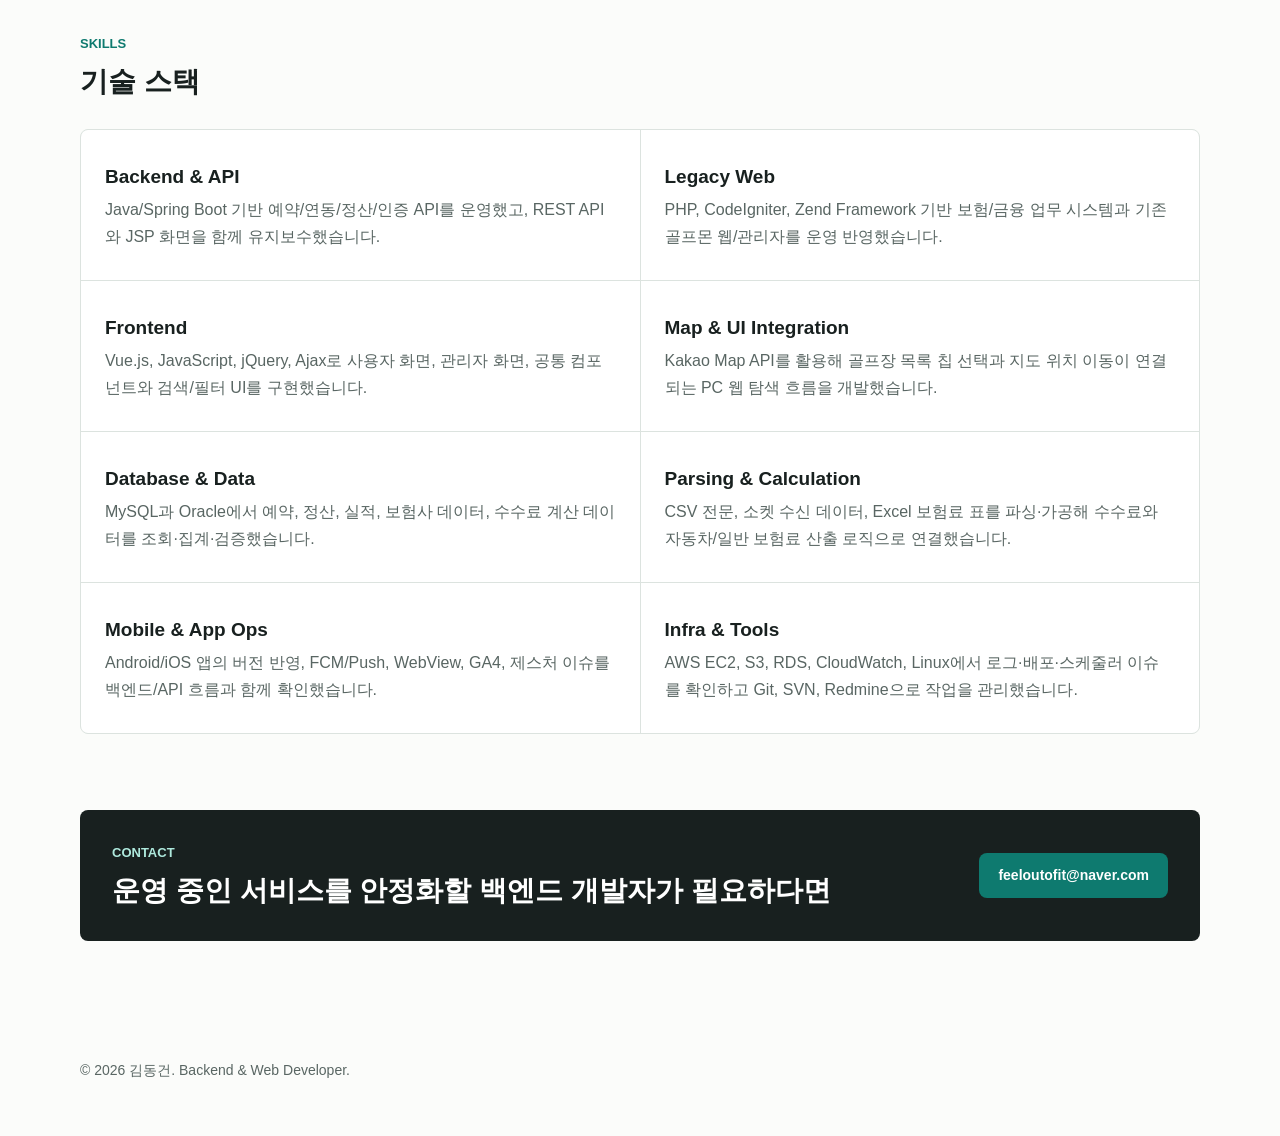
==== commit 6aa6939d: "Expand public technology stack details" ====
--- a/index.html
+++ b/index.html
@@ -200,24 +200,36 @@
         </div>
         <div class="skill-groups">
           <div>
-            <h3>Backend</h3>
-            <p>Java/Spring Boot와 PHP 기반으로 예약 플랫폼, 보험/금융 업무 시스템, 운영 API를 개발했습니다.</p>
+            <h3>Backend & API</h3>
+            <p>Java/Spring Boot 기반 예약/연동/정산/인증 API를 운영했고, REST API와 JSP 화면을 함께 유지보수했습니다.</p>
+          </div>
+          <div>
+            <h3>Legacy Web</h3>
+            <p>PHP, CodeIgniter, Zend Framework 기반 보험/금융 업무 시스템과 기존 골프몬 웹/관리자를 운영 반영했습니다.</p>
           </div>
           <div>
             <h3>Frontend</h3>
-            <p>Vue.js, JavaScript, jQuery, Ajax를 활용해 사용자 화면과 관리자 업무 화면을 구현했습니다.</p>
-          </div>
-          <div>
-            <h3>Database</h3>
-            <p>MySQL과 Oracle 환경에서 예약, 정산, 실적, 보험사 데이터, 수수료 계산 데이터를 다뤘습니다.</p>
-          </div>
-          <div>
-            <h3>Mobile & App</h3>
-            <p>Android/iOS 앱의 버전 반영, 푸시, WebView, GA4 같은 운영 이슈를 웹 서비스 흐름과 함께 확인했습니다.</p>
+            <p>Vue.js, JavaScript, jQuery, Ajax로 사용자 화면, 관리자 화면, 공통 컴포넌트와 검색/필터 UI를 구현했습니다.</p>
+          </div>
+          <div>
+            <h3>Map & UI Integration</h3>
+            <p>Kakao Map API를 활용해 골프장 목록 칩 선택과 지도 위치 이동이 연결되는 PC 웹 탐색 흐름을 개발했습니다.</p>
+          </div>
+          <div>
+            <h3>Database & Data</h3>
+            <p>MySQL과 Oracle에서 예약, 정산, 실적, 보험사 데이터, 수수료 계산 데이터를 조회·집계·검증했습니다.</p>
+          </div>
+          <div>
+            <h3>Parsing & Calculation</h3>
+            <p>CSV 전문, 소켓 수신 데이터, Excel 보험료 표를 파싱·가공해 수수료와 자동차/일반 보험료 산출 로직으로 연결했습니다.</p>
+          </div>
+          <div>
+            <h3>Mobile & App Ops</h3>
+            <p>Android/iOS 앱의 버전 반영, FCM/Push, WebView, GA4, 제스처 이슈를 백엔드/API 흐름과 함께 확인했습니다.</p>
           </div>
           <div>
             <h3>Infra & Tools</h3>
-            <p>AWS EC2, S3, RDS, CloudWatch, Linux, Git, SVN, Redmine 기반으로 개발과 운영 이슈를 관리했습니다.</p>
+            <p>AWS EC2, S3, RDS, CloudWatch, Linux에서 로그·배포·스케줄러 이슈를 확인하고 Git, SVN, Redmine으로 작업을 관리했습니다.</p>
           </div>
         </div>
       </section>
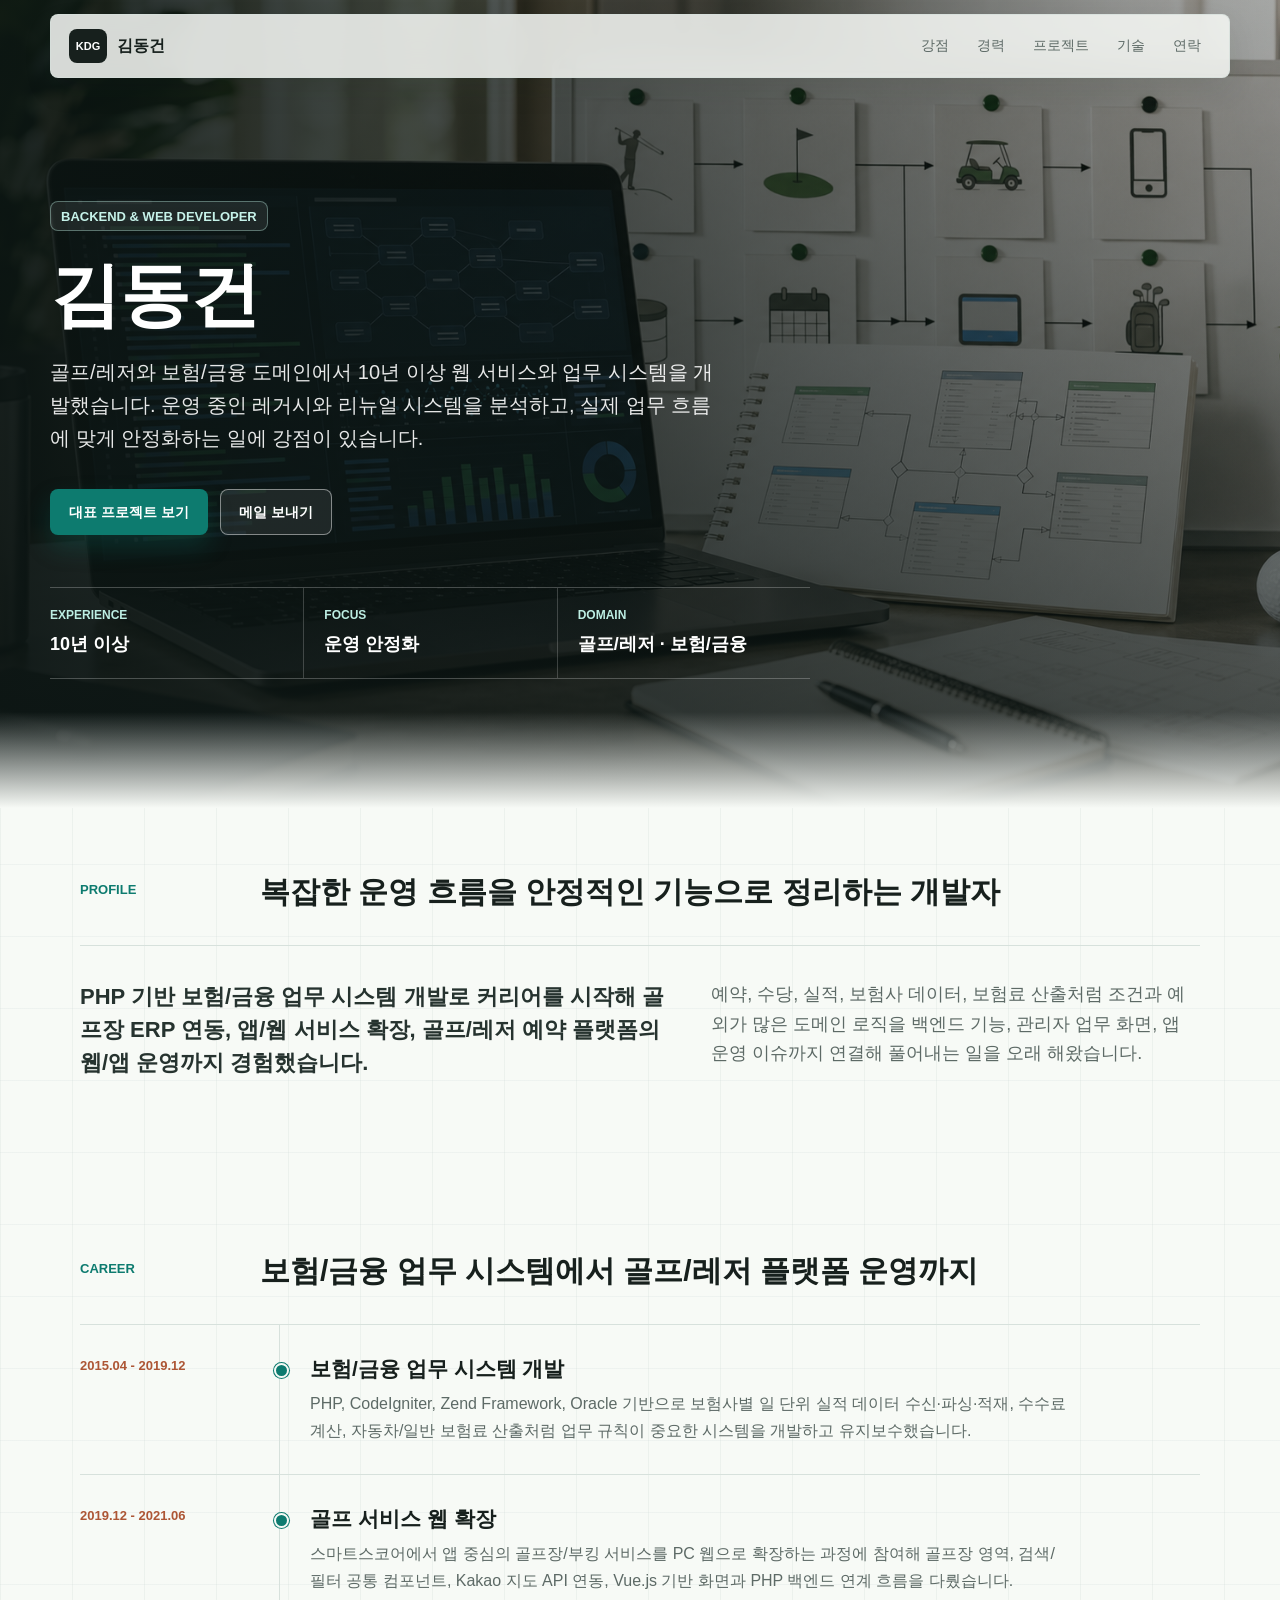
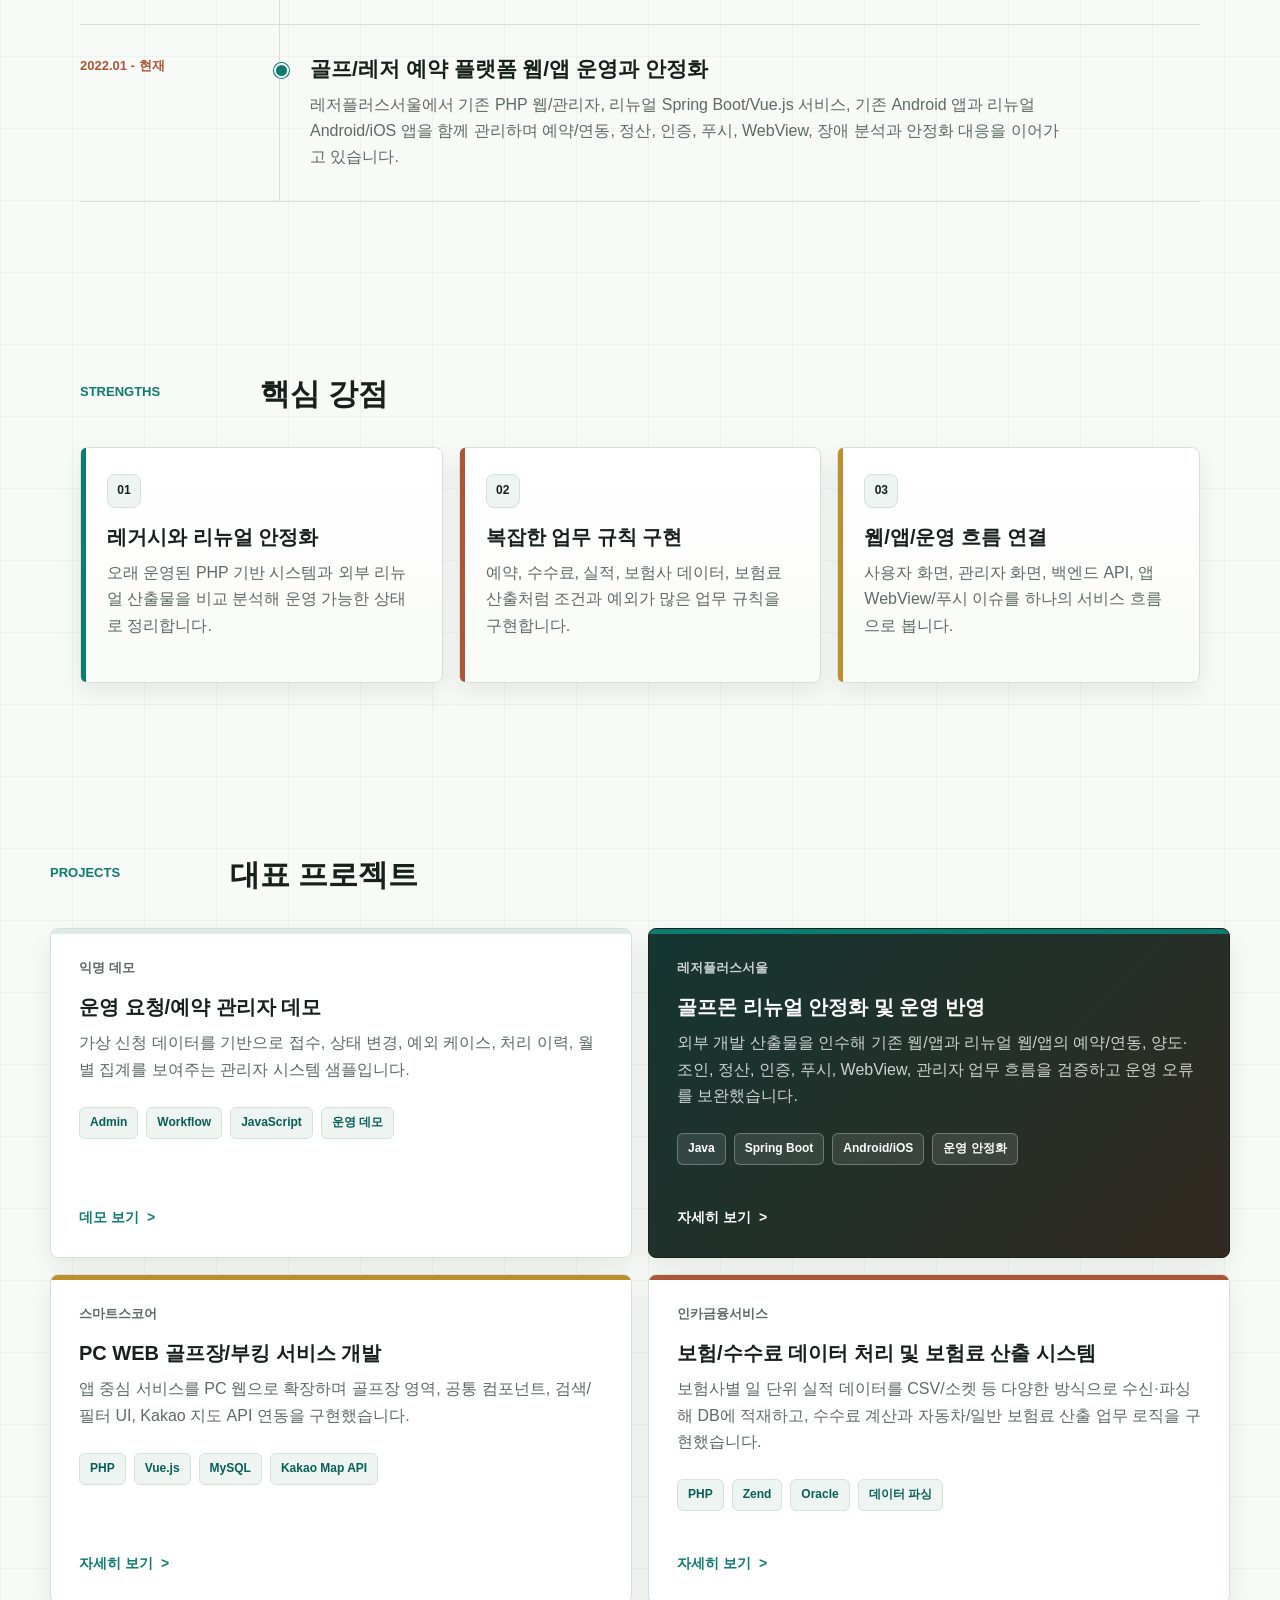
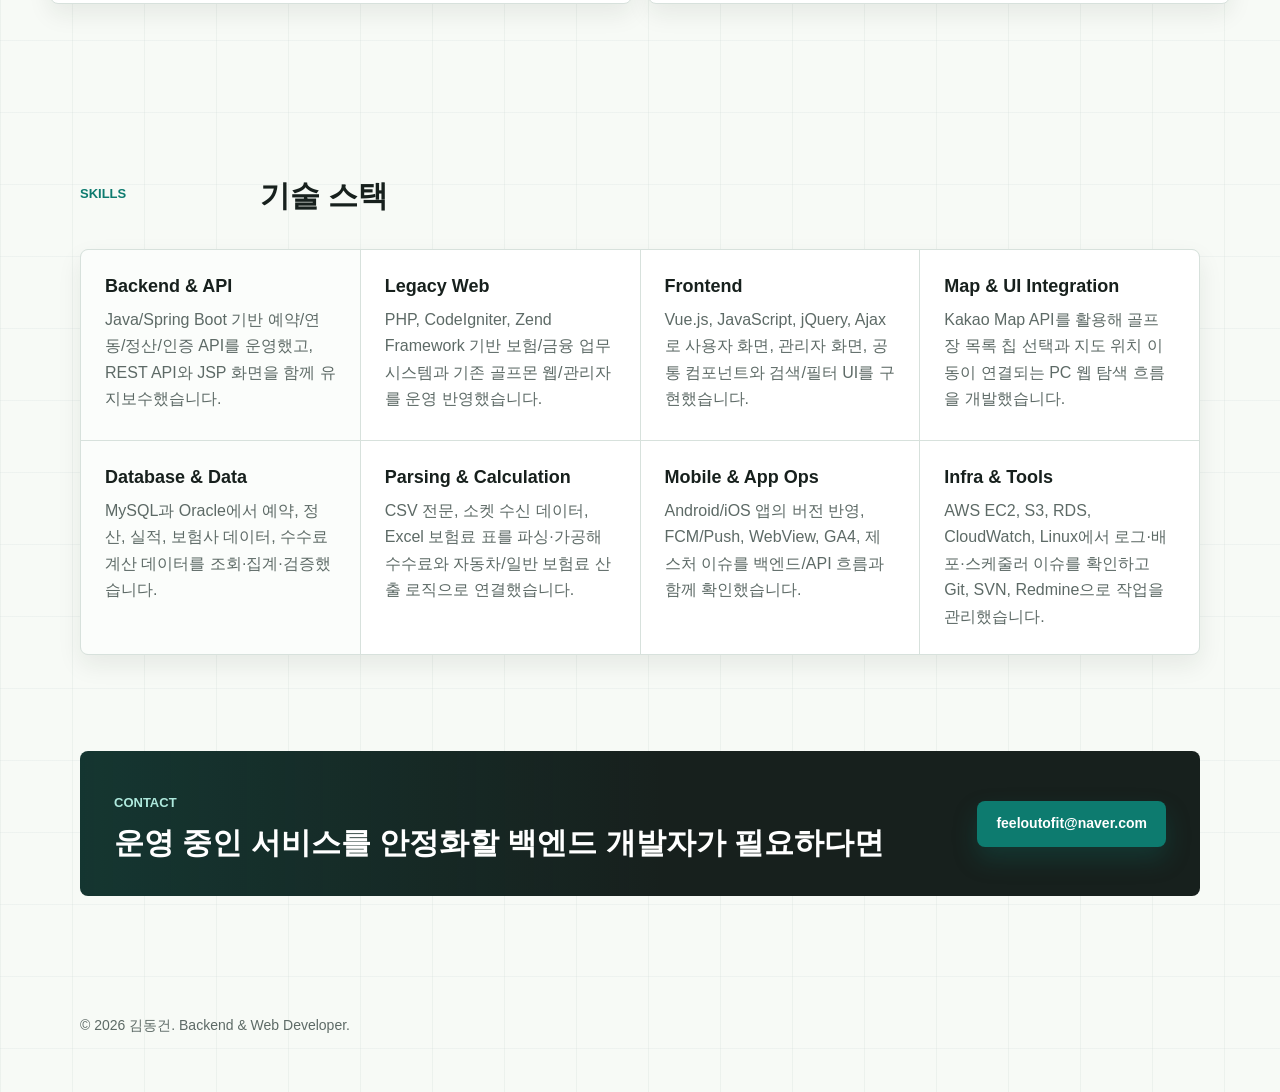
==== commit 83020f79: "Polish portfolio site design" ====
--- a/index.html
+++ b/index.html
@@ -35,6 +35,20 @@
             <a class="button primary" href="#projects">대표 프로젝트 보기</a>
             <a class="button secondary" href="mailto:feeloutofit@naver.com">메일 보내기</a>
           </div>
+          <dl class="hero-meta" aria-label="핵심 경력 요약">
+            <div>
+              <dt>Experience</dt>
+              <dd>10년 이상</dd>
+            </div>
+            <div>
+              <dt>Focus</dt>
+              <dd>운영 안정화</dd>
+            </div>
+            <div>
+              <dt>Domain</dt>
+              <dd>골프/레저 · 보험/금융</dd>
+            </div>
+          </dl>
         </div>
       </section>
 
--- a/styles.css
+++ b/styles.css
@@ -1,14 +1,19 @@
 :root {
-  --ink: #18201f;
-  --muted: #596663;
-  --line: #dce3df;
-  --paper: #fbfcfa;
-  --soft: #eef4f1;
-  --accent: #0e7a6f;
-  --accent-deep: #075e57;
-  --rust: #a34f2d;
+  --ink: #17201d;
+  --ink-soft: #26332f;
+  --muted: #5d6a66;
+  --line: #d7e1dc;
+  --paper: #f7faf6;
+  --panel: #ffffff;
+  --soft: #edf4f1;
+  --soft-strong: #dcebe5;
+  --accent: #0d7b6f;
+  --accent-deep: #075f57;
+  --clay: #ad5635;
+  --gold: #bd8f2c;
   --white: #ffffff;
-  --shadow: 0 18px 45px rgba(16, 31, 29, 0.12);
+  --shadow: 0 18px 42px rgba(23, 32, 29, 0.1);
+  --shadow-soft: 0 10px 24px rgba(23, 32, 29, 0.08);
 }
 
 * {
@@ -22,7 +27,10 @@
 body {
   margin: 0;
   color: var(--ink);
-  background: var(--paper);
+  background:
+    linear-gradient(90deg, rgba(215, 225, 220, 0.34) 1px, transparent 1px) 0 0 / 72px 72px,
+    linear-gradient(180deg, rgba(215, 225, 220, 0.28) 1px, transparent 1px) 0 0 / 72px 72px,
+    var(--paper);
   font-family: -apple-system, BlinkMacSystemFont, "Segoe UI", "Apple SD Gothic Neo", "Noto Sans KR", sans-serif;
   line-height: 1.65;
 }
@@ -33,58 +41,98 @@
 
 .site-header {
   position: sticky;
-  top: 0;
+  top: 14px;
   z-index: 10;
   display: flex;
   align-items: center;
   justify-content: space-between;
   gap: 24px;
+  width: min(1180px, calc(100% - 48px));
   min-height: 64px;
-  padding: 0 40px;
-  background: rgba(251, 252, 250, 0.9);
-  border-bottom: 1px solid rgba(220, 227, 223, 0.8);
-  backdrop-filter: blur(14px);
+  margin: 14px auto 0;
+  padding: 0 18px;
+  border: 1px solid rgba(215, 225, 220, 0.82);
+  border-radius: 8px;
+  background: rgba(247, 250, 246, 0.86);
+  box-shadow: 0 12px 30px rgba(23, 32, 29, 0.08);
+  backdrop-filter: blur(16px);
 }
 
 .brand {
-  font-size: 17px;
-  font-weight: 800;
+  display: inline-flex;
+  align-items: center;
+  gap: 10px;
+  font-size: 16px;
+  font-weight: 900;
+  letter-spacing: 0;
   text-decoration: none;
+}
+
+.brand::before {
+  content: "KDG";
+  display: inline-flex;
+  align-items: center;
+  justify-content: center;
+  width: 38px;
+  height: 34px;
+  border-radius: 8px;
+  color: var(--white);
+  background: var(--ink);
+  font-size: 11px;
+  font-weight: 900;
+  letter-spacing: 0;
 }
 
 .nav-links {
   display: flex;
   align-items: center;
-  gap: 22px;
+  gap: 8px;
+  color: var(--muted);
   font-size: 14px;
-  color: var(--muted);
 }
 
 .nav-links a {
+  padding: 9px 10px;
+  border-radius: 8px;
   text-decoration: none;
 }
 
 .nav-links a:hover,
 .text-link:hover {
   color: var(--accent-deep);
+  background: rgba(13, 123, 111, 0.08);
 }
 
 .hero {
   position: relative;
   display: flex;
   align-items: center;
-  min-height: 72vh;
-  padding: 96px 40px 80px;
+  min-height: calc(100vh - 92px);
+  margin-top: -78px;
+  padding: 168px 40px 96px;
+  overflow: hidden;
+  color: var(--white);
   background-image:
-    linear-gradient(90deg, rgba(12, 24, 23, 0.82), rgba(12, 24, 23, 0.48), rgba(12, 24, 23, 0.2)),
+    linear-gradient(90deg, rgba(12, 21, 19, 0.9), rgba(12, 21, 19, 0.58), rgba(12, 21, 19, 0.18)),
+    linear-gradient(180deg, rgba(12, 21, 19, 0.16), rgba(12, 21, 19, 0.72)),
     url("./assets/backend-operations-hero.png");
   background-position: center;
   background-size: cover;
-  color: var(--white);
+}
+
+.hero::after {
+  content: "";
+  position: absolute;
+  inset: auto 0 0;
+  height: 96px;
+  background: linear-gradient(180deg, rgba(247, 250, 246, 0), var(--paper));
+  pointer-events: none;
 }
 
 .hero-content {
-  width: min(720px, 100%);
+  position: relative;
+  z-index: 1;
+  width: min(1180px, 100%);
   margin: 0 auto;
 }
 
@@ -94,26 +142,35 @@
   margin: 0 0 10px;
   color: var(--accent);
   font-size: 13px;
-  font-weight: 800;
+  font-weight: 900;
+  letter-spacing: 0;
   text-transform: uppercase;
 }
 
 .hero .eyebrow {
-  color: #bdeee3;
+  display: inline-flex;
+  align-items: center;
+  min-height: 30px;
+  padding: 0 10px;
+  border: 1px solid rgba(189, 238, 227, 0.38);
+  border-radius: 8px;
+  color: #c6f2e9;
+  background: rgba(255, 255, 255, 0.08);
 }
 
 .hero h1 {
-  margin: 0;
-  font-size: 56px;
-  line-height: 1.08;
+  width: min(760px, 100%);
+  margin: 18px 0 0;
+  font-size: 70px;
+  line-height: 1.04;
   letter-spacing: 0;
 }
 
 .hero-copy {
-  width: min(640px, 100%);
+  width: min(670px, 100%);
   margin: 24px 0 0;
   color: rgba(255, 255, 255, 0.9);
-  font-size: 19px;
+  font-size: 20px;
 }
 
 .hero-actions {
@@ -127,12 +184,13 @@
   display: inline-flex;
   align-items: center;
   justify-content: center;
-  min-height: 44px;
+  min-height: 46px;
   padding: 10px 18px;
   border: 1px solid transparent;
   border-radius: 8px;
   font-size: 14px;
-  font-weight: 800;
+  font-weight: 900;
+  letter-spacing: 0;
   text-decoration: none;
   white-space: nowrap;
 }
@@ -140,6 +198,7 @@
 .button.primary {
   background: var(--accent);
   color: var(--white);
+  box-shadow: 0 12px 24px rgba(13, 123, 111, 0.25);
 }
 
 .button.primary:hover {
@@ -148,7 +207,7 @@
 
 .button.secondary {
   color: var(--white);
-  border-color: rgba(255, 255, 255, 0.5);
+  border-color: rgba(255, 255, 255, 0.45);
   background: rgba(255, 255, 255, 0.08);
 }
 
@@ -157,64 +216,141 @@
   background: rgba(255, 255, 255, 0.16);
 }
 
+.hero-meta {
+  display: grid;
+  grid-template-columns: repeat(3, minmax(0, 1fr));
+  width: min(760px, 100%);
+  margin: 52px 0 0;
+  border-top: 1px solid rgba(255, 255, 255, 0.24);
+  border-bottom: 1px solid rgba(255, 255, 255, 0.24);
+}
+
+.hero-meta div {
+  padding: 18px 20px 18px 0;
+}
+
+.hero-meta div + div {
+  padding-left: 20px;
+  border-left: 1px solid rgba(255, 255, 255, 0.2);
+}
+
+.hero-meta dt {
+  color: #bdeee3;
+  font-size: 12px;
+  font-weight: 900;
+  letter-spacing: 0;
+  text-transform: uppercase;
+}
+
+.hero-meta dd {
+  margin: 4px 0 0;
+  color: var(--white);
+  font-size: 18px;
+  font-weight: 900;
+}
+
 .section {
   width: min(1120px, calc(100% - 48px));
   margin: 0 auto;
-  padding: 76px 0;
+  padding: 86px 0;
 }
 
 .section-header {
-  max-width: 740px;
-  margin-bottom: 28px;
+  display: grid;
+  grid-template-columns: 150px minmax(0, 1fr);
+  gap: 30px;
+  align-items: start;
+  max-width: none;
+  margin-bottom: 34px;
 }
 
 .section-header h2,
 .contact-band h2,
 .case-content h2 {
   margin: 0;
-  font-size: 28px;
+  font-size: 30px;
   line-height: 1.3;
   letter-spacing: 0;
 }
 
+.section-kicker {
+  padding-top: 7px;
+}
+
 .intro-section {
-  padding-top: 56px;
+  padding-top: 64px;
 }
 
 .intro-grid {
   display: grid;
-  grid-template-columns: 1fr 1fr;
-  gap: 28px;
+  grid-template-columns: 1.1fr 0.9fr;
+  gap: 34px;
+  padding: 34px 0 0;
+  border-top: 1px solid var(--line);
   color: var(--muted);
-  font-size: 17px;
+  font-size: 18px;
 }
 
 .intro-grid p {
   margin: 0;
 }
 
+.intro-grid p:first-child {
+  color: var(--ink-soft);
+  font-size: 22px;
+  font-weight: 800;
+  line-height: 1.5;
+}
+
 .timeline-list {
+  position: relative;
+  display: grid;
+  gap: 0;
   border-top: 1px solid var(--line);
 }
 
+.timeline-list::before {
+  content: "";
+  position: absolute;
+  top: 0;
+  bottom: 0;
+  left: 199px;
+  width: 1px;
+  background: var(--line);
+}
+
 .timeline-item {
-  display: grid;
-  grid-template-columns: 180px minmax(0, 1fr);
-  gap: 28px;
-  padding: 26px 0;
+  position: relative;
+  display: grid;
+  grid-template-columns: 170px minmax(0, 1fr);
+  gap: 60px;
+  padding: 30px 0;
   border-bottom: 1px solid var(--line);
+}
+
+.timeline-item::before {
+  content: "";
+  position: absolute;
+  top: 38px;
+  left: 194px;
+  width: 11px;
+  height: 11px;
+  border: 2px solid var(--paper);
+  border-radius: 50%;
+  background: var(--accent);
+  box-shadow: 0 0 0 1px var(--accent);
 }
 
 .timeline-period {
   margin: 0;
-  color: var(--accent-deep);
+  color: var(--clay);
   font-size: 13px;
   font-weight: 900;
 }
 
 .timeline-item h3 {
   margin: 0 0 8px;
-  font-size: 20px;
+  font-size: 21px;
   line-height: 1.35;
   letter-spacing: 0;
 }
@@ -228,27 +364,55 @@
 .strength-list {
   display: grid;
   grid-template-columns: repeat(3, minmax(0, 1fr));
-  gap: 18px;
+  gap: 16px;
 }
 
 .strength-item {
-  padding: 24px;
-  border-top: 3px solid var(--accent);
-  background: var(--white);
-  box-shadow: var(--shadow);
+  position: relative;
+  min-height: 236px;
+  padding: 26px;
+  border: 1px solid var(--line);
+  border-radius: 8px;
+  background: linear-gradient(180deg, var(--panel), #f9fbf8);
+  box-shadow: var(--shadow-soft);
+}
+
+.strength-item::before {
+  content: "";
+  position: absolute;
+  inset: 0 auto 0 0;
+  width: 5px;
+  border-radius: 8px 0 0 8px;
+  background: var(--accent);
+}
+
+.strength-item:nth-child(2)::before {
+  background: var(--clay);
+}
+
+.strength-item:nth-child(3)::before {
+  background: var(--gold);
 }
 
 .strength-item .number {
-  color: var(--rust);
-  font-size: 13px;
+  display: inline-flex;
+  align-items: center;
+  justify-content: center;
+  width: 34px;
+  height: 34px;
+  border: 1px solid var(--line);
+  border-radius: 8px;
+  color: var(--ink);
+  background: var(--soft);
+  font-size: 12px;
   font-weight: 900;
 }
 
 .strength-item h3,
 .project-card h3,
 .skill-groups h3 {
-  margin: 10px 0 8px;
-  font-size: 19px;
+  margin: 16px 0 9px;
+  font-size: 20px;
   line-height: 1.35;
   letter-spacing: 0;
 }
@@ -266,25 +430,65 @@
 
 .project-grid {
   display: grid;
-  grid-template-columns: repeat(3, minmax(0, 1fr));
-  gap: 18px;
+  grid-template-columns: repeat(2, minmax(0, 1fr));
+  gap: 16px;
 }
 
 .project-card {
+  position: relative;
   display: flex;
   flex-direction: column;
-  min-height: 360px;
-  padding: 24px;
+  min-height: 330px;
+  padding: 28px;
+  overflow: hidden;
   border: 1px solid var(--line);
   border-radius: 8px;
-  background: var(--white);
+  background: var(--panel);
+  box-shadow: var(--shadow-soft);
+}
+
+.project-card::before {
+  content: "";
+  position: absolute;
+  inset: 0 0 auto;
+  height: 5px;
+  background: var(--soft-strong);
+}
+
+.project-card:nth-child(2) {
+  border-color: var(--ink);
+  color: var(--white);
+  background:
+    linear-gradient(135deg, rgba(13, 123, 111, 0.24), rgba(173, 86, 53, 0.18)),
+    var(--ink);
+}
+
+.project-card:nth-child(2)::before {
+  background: var(--accent);
+}
+
+.project-card:nth-child(2) p,
+.project-card:nth-child(2) .project-meta {
+  color: rgba(255, 255, 255, 0.78);
+}
+
+.project-card:nth-child(2) .text-link {
+  color: var(--white);
+}
+
+.project-card:nth-child(3)::before {
+  background: var(--gold);
+}
+
+.project-card:nth-child(4)::before {
+  background: var(--clay);
 }
 
 .tag-row {
   display: flex;
   flex-wrap: wrap;
   gap: 8px;
-  margin-top: 22px;
+  margin-top: 24px;
 }
 
 .tag-row span {
@@ -293,11 +497,17 @@
   min-height: 30px;
   padding: 5px 10px;
   border: 1px solid var(--line);
-  border-radius: 999px;
+  border-radius: 6px;
   color: var(--accent-deep);
   background: var(--soft);
   font-size: 12px;
-  font-weight: 800;
+  font-weight: 900;
+}
+
+.project-card:nth-child(2) .tag-row span {
+  color: var(--white);
+  border-color: rgba(255, 255, 255, 0.28);
+  background: rgba(255, 255, 255, 0.1);
 }
 
 .text-link {
@@ -305,7 +515,7 @@
   align-items: center;
   width: fit-content;
   margin-top: auto;
-  padding-top: 24px;
+  padding-top: 26px;
   color: var(--accent);
   font-size: 14px;
   font-weight: 900;
@@ -319,18 +529,29 @@
 
 .skill-groups {
   display: grid;
-  grid-template-columns: repeat(2, minmax(0, 1fr));
+  grid-template-columns: repeat(4, minmax(0, 1fr));
   gap: 1px;
   overflow: hidden;
   border: 1px solid var(--line);
   border-radius: 8px;
   background: var(--line);
+  box-shadow: var(--shadow-soft);
 }
 
 .skill-groups div {
-  min-height: 150px;
+  min-height: 190px;
   padding: 24px;
-  background: var(--white);
+  background: var(--panel);
+}
+
+.skill-groups div:nth-child(4n + 1) {
+  background: #fbfdfb;
+}
+
+.skill-groups h3 {
+  margin-top: 0;
+  color: var(--ink);
+  font-size: 18px;
 }
 
 .contact-band {
@@ -339,11 +560,13 @@
   justify-content: space-between;
   gap: 24px;
   width: min(1120px, calc(100% - 48px));
-  margin: 0 auto 76px;
-  padding: 32px;
-  border-radius: 8px;
-  background: var(--ink);
+  margin: 10px auto 76px;
+  padding: 34px;
+  border-radius: 8px;
   color: var(--white);
+  background:
+    linear-gradient(90deg, rgba(13, 123, 111, 0.24), transparent 52%),
+    var(--ink);
 }
 
 .contact-band .section-kicker {
@@ -368,7 +591,7 @@
 }
 
 .project-hero {
-  padding: 76px 0 40px;
+  padding: 86px 0 42px;
 }
 
 .project-hero.compact {
@@ -418,7 +641,9 @@
 .case-summary {
   position: sticky;
   top: 92px;
-  border-top: 3px solid var(--accent);
+  border: 1px solid var(--line);
+  border-top: 5px solid var(--accent);
+  border-radius: 8px;
   background: var(--soft);
 }
 
@@ -437,6 +662,7 @@
   color: var(--accent-deep);
   font-size: 12px;
   font-weight: 900;
+  letter-spacing: 0;
   text-transform: uppercase;
 }
 
@@ -469,31 +695,48 @@
   margin-top: 8px;
 }
 
+@media (max-width: 1100px) {
+  .skill-groups {
+    grid-template-columns: repeat(2, minmax(0, 1fr));
+  }
+}
+
 @media (max-width: 920px) {
   .site-header {
-    padding: 0 24px;
+    width: min(100% - 32px, 1180px);
+    padding: 0 14px;
   }
 
   .hero {
-    min-height: 68vh;
-    padding: 84px 24px 64px;
+    min-height: 74vh;
+    padding: 150px 24px 76px;
   }
 
   .hero h1 {
-    font-size: 42px;
+    font-size: 48px;
   }
 
   .hero-copy {
-    font-size: 17px;
-  }
-
+    font-size: 18px;
+  }
+
+  .hero-meta,
   .intro-grid,
+  .section-header,
   .timeline-item,
   .strength-list,
   .project-grid,
-  .skill-groups,
   .case-layout {
     grid-template-columns: 1fr;
+  }
+
+  .timeline-list::before,
+  .timeline-item::before {
+    display: none;
+  }
+
+  .timeline-item {
+    gap: 10px;
   }
 
   .project-card {
@@ -516,27 +759,58 @@
     flex-direction: column;
     gap: 8px;
     min-height: 0;
-    padding: 14px 18px;
+    padding: 14px;
   }
 
   .nav-links {
     flex-wrap: wrap;
-    gap: 12px;
+    gap: 4px;
+  }
+
+  .nav-links a {
+    padding: 7px 8px;
   }
 
   .hero {
-    min-height: 70vh;
-    padding: 72px 20px 56px;
+    min-height: 76vh;
+    padding: 130px 20px 44px;
     background-position: 58% center;
   }
 
   .hero h1 {
-    font-size: 36px;
-  }
-
-  .hero-actions,
-  .button {
+    font-size: 40px;
+  }
+
+  .hero-copy {
+    font-size: 17px;
+  }
+
+  .hero-actions {
     width: 100%;
+  }
+
+  .hero-actions .button {
+    flex: 1 1 0;
+    min-width: 0;
+  }
+
+  .hero-meta {
+    margin-top: 24px;
+  }
+
+  .hero-meta div,
+  .hero-meta div + div {
+    padding: 10px 0;
+    border-left: 0;
+    border-top: 1px solid rgba(255, 255, 255, 0.18);
+  }
+
+  .hero-meta dd {
+    font-size: 16px;
+  }
+
+  .hero-meta div:first-child {
+    border-top: 0;
   }
 
   .section,
@@ -548,16 +822,34 @@
   }
 
   .section {
-    padding: 54px 0;
+    padding: 60px 0;
+  }
+
+  .section-header {
+    gap: 6px;
   }
 
   .section-header h2,
   .contact-band h2 {
-    font-size: 24px;
+    font-size: 25px;
+  }
+
+  .intro-grid p:first-child {
+    font-size: 19px;
+  }
+
+  .strength-item,
+  .project-card,
+  .skill-groups div {
+    padding: 22px;
+  }
+
+  .skill-groups {
+    grid-template-columns: 1fr;
   }
 
   .project-hero {
-    padding: 52px 0 30px;
+    padding: 58px 0 30px;
   }
 
   .project-hero h1 {
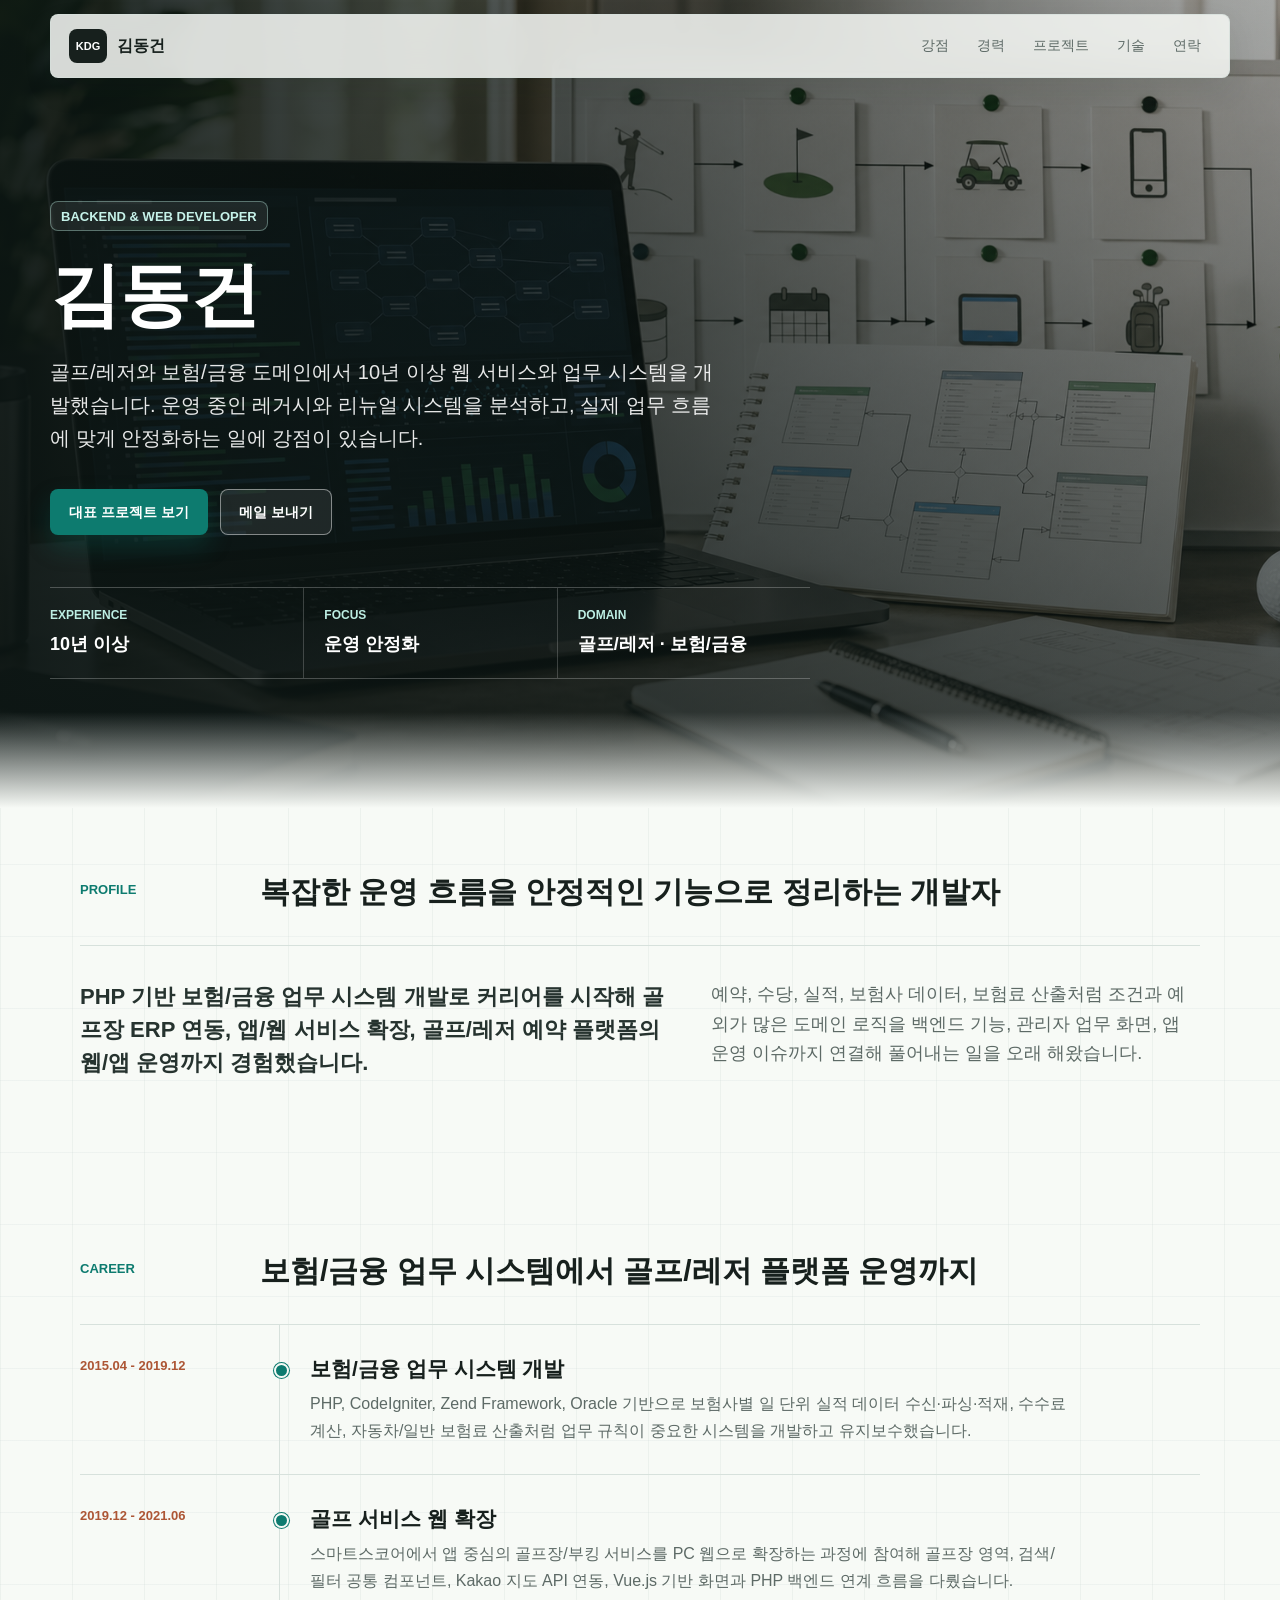
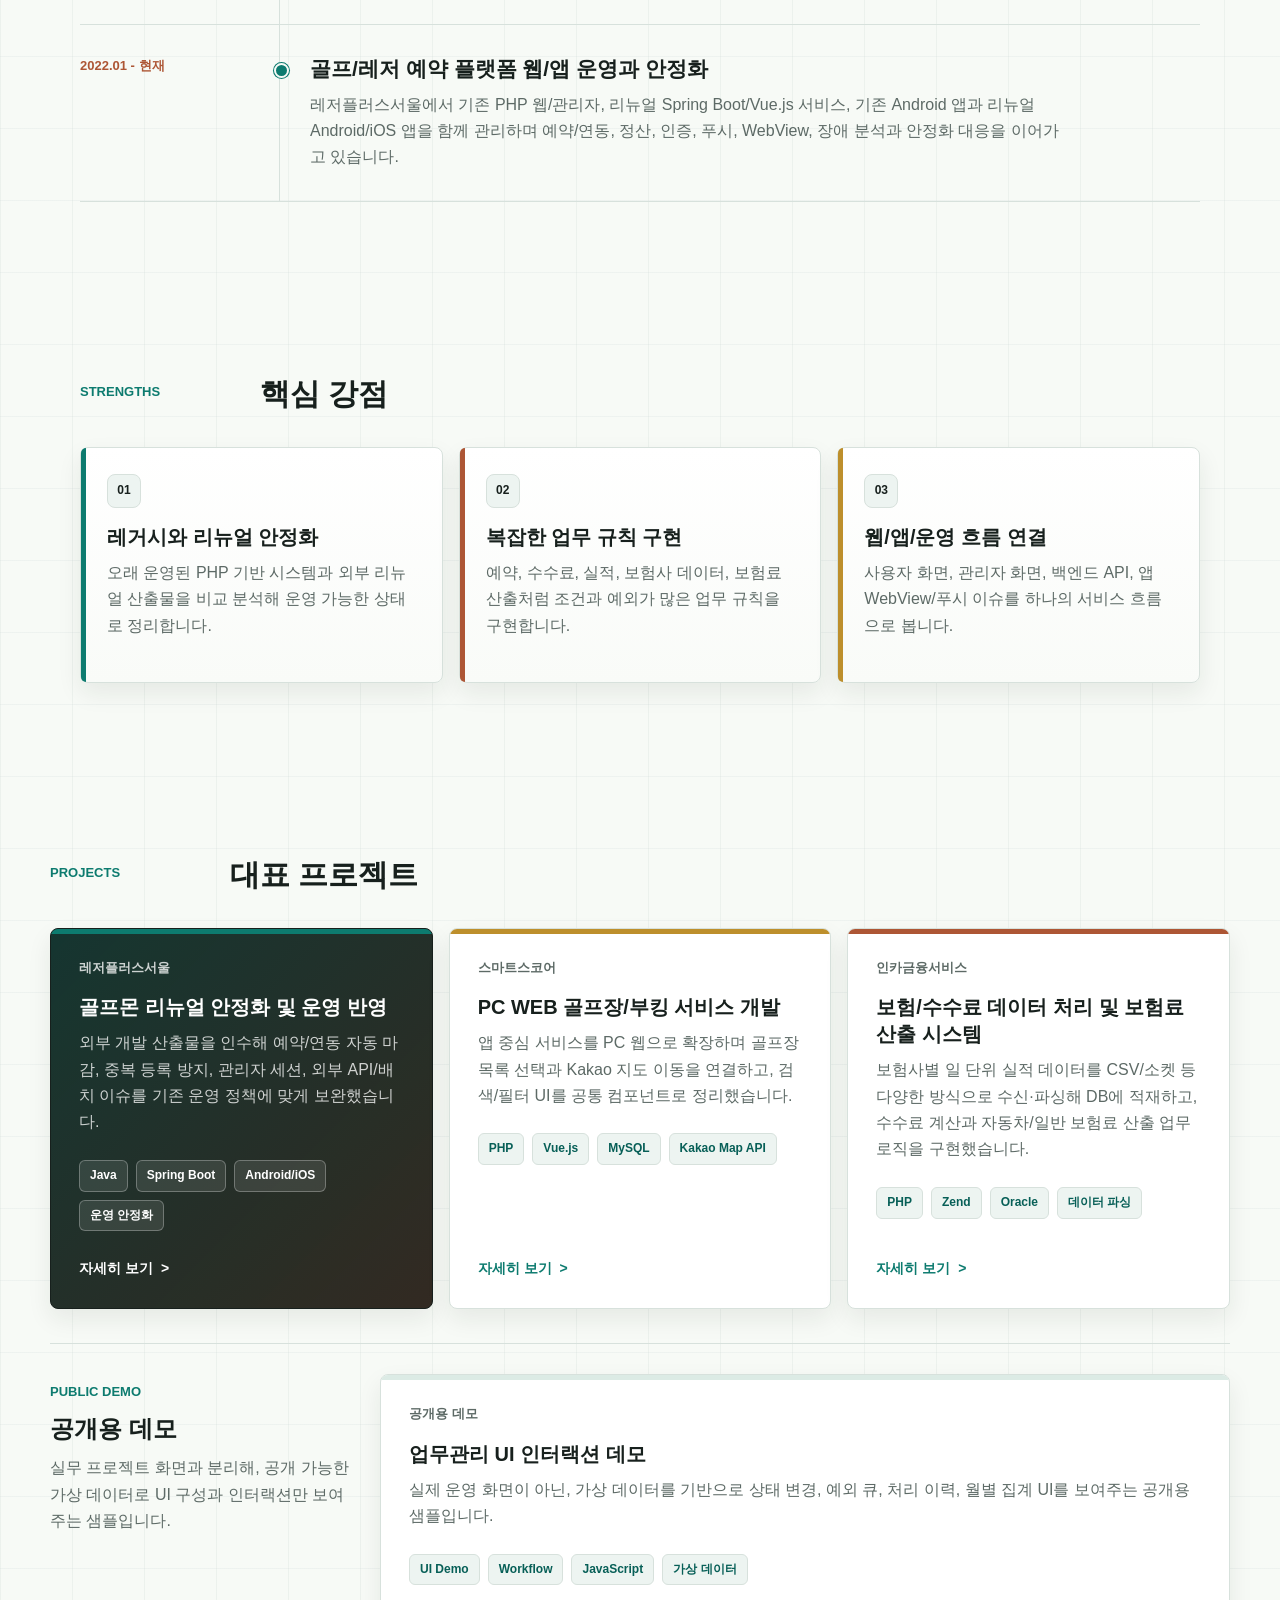
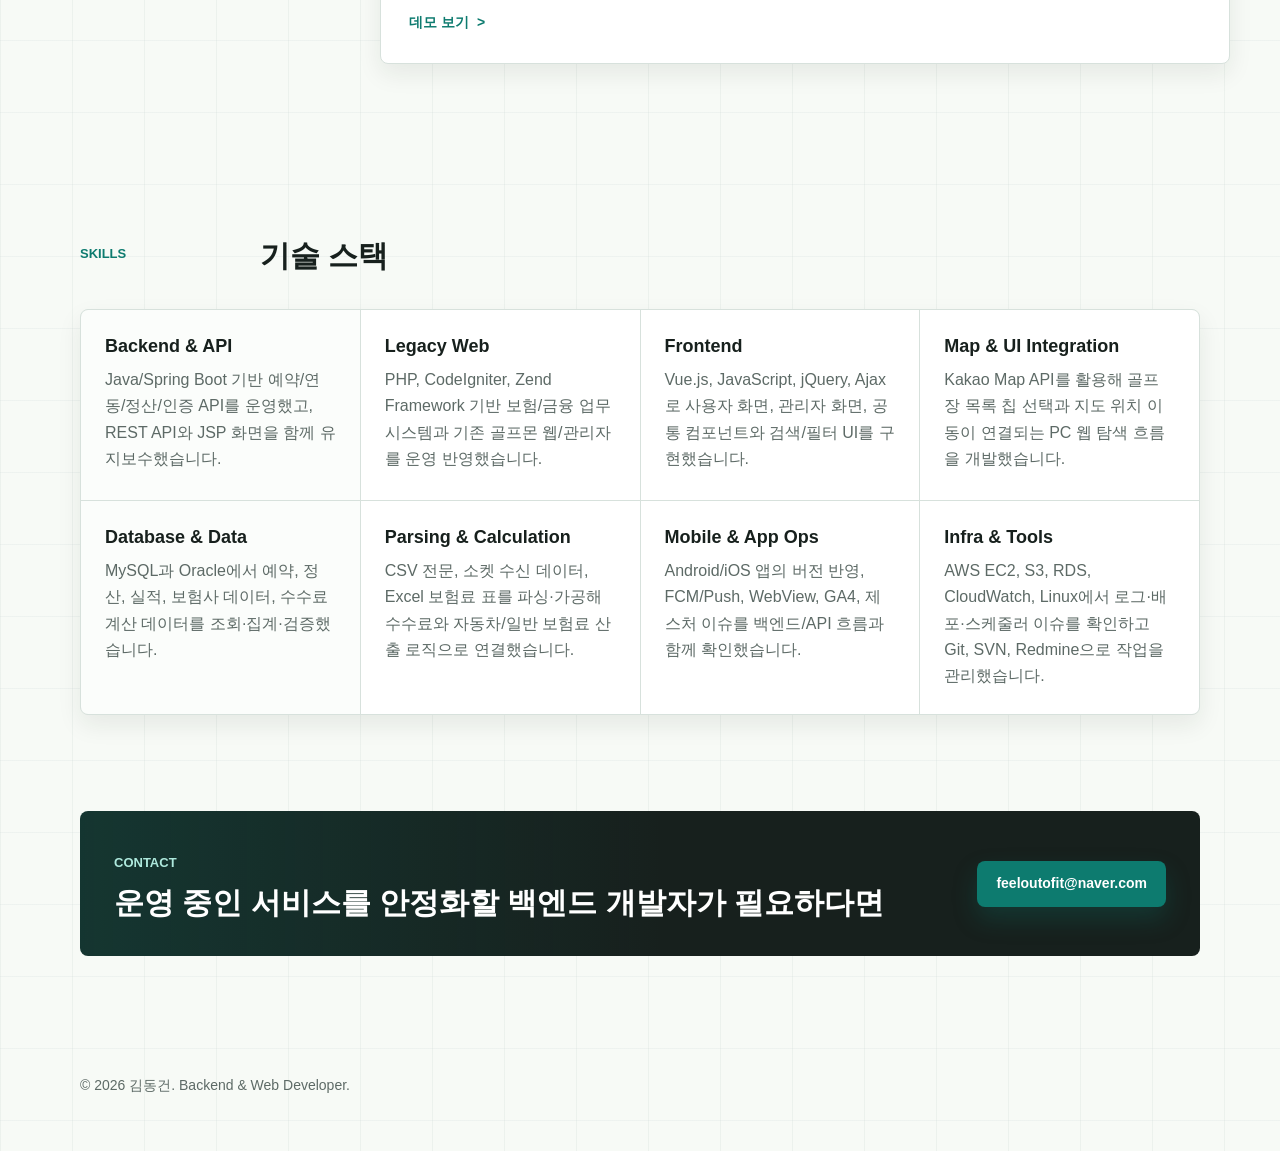
==== commit bffcdc57: "Refine project case studies and demo positioning" ====
--- a/index.html
+++ b/index.html
@@ -141,28 +141,12 @@
           <h2 id="projects-title">대표 프로젝트</h2>
         </div>
         <div class="project-grid">
-          <article class="project-card">
-            <p class="project-meta">익명 데모</p>
-            <h3>운영 요청/예약 관리자 데모</h3>
-            <p>
-              가상 신청 데이터를 기반으로 접수, 상태 변경, 예외 케이스, 처리 이력,
-              월별 집계를 보여주는 관리자 시스템 샘플입니다.
-            </p>
-            <div class="tag-row">
-              <span>Admin</span>
-              <span>Workflow</span>
-              <span>JavaScript</span>
-              <span>운영 데모</span>
-            </div>
-            <a class="text-link" href="./projects/operations-admin-demo.html">데모 보기</a>
-          </article>
-
-          <article class="project-card">
+          <article class="project-card featured">
             <p class="project-meta">레저플러스서울</p>
             <h3>골프몬 리뉴얼 안정화 및 운영 반영</h3>
             <p>
-              외부 개발 산출물을 인수해 기존 웹/앱과 리뉴얼 웹/앱의 예약/연동, 양도·조인,
-              정산, 인증, 푸시, WebView, 관리자 업무 흐름을 검증하고 운영 오류를 보완했습니다.
+              외부 개발 산출물을 인수해 예약/연동 자동 마감, 중복 등록 방지, 관리자 세션,
+              외부 API/배치 이슈를 기존 운영 정책에 맞게 보완했습니다.
             </p>
             <div class="tag-row">
               <span>Java</span>
@@ -173,12 +157,12 @@
             <a class="text-link" href="./projects/golfmon-renewal.html">자세히 보기</a>
           </article>
 
-          <article class="project-card">
+          <article class="project-card accent-gold">
             <p class="project-meta">스마트스코어</p>
             <h3>PC WEB 골프장/부킹 서비스 개발</h3>
             <p>
-              앱 중심 서비스를 PC 웹으로 확장하며 골프장 영역, 공통 컴포넌트,
-              검색/필터 UI, Kakao 지도 API 연동을 구현했습니다.
+              앱 중심 서비스를 PC 웹으로 확장하며 골프장 목록 선택과 Kakao 지도 이동을 연결하고,
+              검색/필터 UI를 공통 컴포넌트로 정리했습니다.
             </p>
             <div class="tag-row">
               <span>PHP</span>
@@ -189,7 +173,7 @@
             <a class="text-link" href="./projects/smartscore-pc-web.html">자세히 보기</a>
           </article>
 
-          <article class="project-card">
+          <article class="project-card accent-clay">
             <p class="project-meta">인카금융서비스</p>
             <h3>보험/수수료 데이터 처리 및 보험료 산출 시스템</h3>
             <p>
@@ -203,6 +187,31 @@
               <span>데이터 파싱</span>
             </div>
             <a class="text-link" href="./projects/insurance-comparison-guide.html">자세히 보기</a>
+          </article>
+        </div>
+
+        <div class="public-demo-block" aria-labelledby="public-demo-title">
+          <div class="public-demo-copy">
+            <p class="section-kicker">Public Demo</p>
+            <h3 id="public-demo-title">공개용 데모</h3>
+            <p>
+              실무 프로젝트 화면과 분리해, 공개 가능한 가상 데이터로 UI 구성과 인터랙션만 보여주는 샘플입니다.
+            </p>
+          </div>
+          <article class="project-card demo-card">
+            <p class="project-meta">공개용 데모</p>
+            <h3>업무관리 UI 인터랙션 데모</h3>
+            <p>
+              실제 운영 화면이 아닌, 가상 데이터를 기반으로 상태 변경, 예외 큐,
+              처리 이력, 월별 집계 UI를 보여주는 공개용 샘플입니다.
+            </p>
+            <div class="tag-row">
+              <span>UI Demo</span>
+              <span>Workflow</span>
+              <span>JavaScript</span>
+              <span>가상 데이터</span>
+            </div>
+            <a class="text-link" href="./projects/operations-admin-demo.html">데모 보기</a>
           </article>
         </div>
       </section>
--- a/styles.css
+++ b/styles.css
@@ -430,7 +430,7 @@
 
 .project-grid {
   display: grid;
-  grid-template-columns: repeat(2, minmax(0, 1fr));
+  grid-template-columns: repeat(3, minmax(0, 1fr));
   gap: 16px;
 }
 
@@ -455,7 +455,7 @@
   background: var(--soft-strong);
 }
 
-.project-card:nth-child(2) {
+.project-card.featured {
   border-color: var(--ink);
   color: var(--white);
   background:
@@ -463,25 +463,29 @@
     var(--ink);
 }
 
-.project-card:nth-child(2)::before {
+.project-card.featured::before {
   background: var(--accent);
 }
 
-.project-card:nth-child(2) p,
-.project-card:nth-child(2) .project-meta {
+.project-card.featured p,
+.project-card.featured .project-meta {
   color: rgba(255, 255, 255, 0.78);
 }
 
-.project-card:nth-child(2) .text-link {
+.project-card.featured .text-link {
   color: var(--white);
 }
 
-.project-card:nth-child(3)::before {
+.project-card.accent-gold::before {
   background: var(--gold);
 }
 
-.project-card:nth-child(4)::before {
+.project-card.accent-clay::before {
   background: var(--clay);
+}
+
+.project-card.demo-card::before {
+  background: var(--soft-strong);
 }
 
 .tag-row {
@@ -504,10 +508,78 @@
   font-weight: 900;
 }
 
-.project-card:nth-child(2) .tag-row span {
+.project-card.featured .tag-row span {
   color: var(--white);
   border-color: rgba(255, 255, 255, 0.28);
   background: rgba(255, 255, 255, 0.1);
+}
+
+.public-demo-block {
+  display: grid;
+  grid-template-columns: 300px minmax(0, 1fr);
+  gap: 30px;
+  align-items: start;
+  margin-top: 34px;
+  padding-top: 30px;
+  border-top: 1px solid var(--line);
+}
+
+.public-demo-copy h3 {
+  margin: 0;
+  font-size: 24px;
+  line-height: 1.35;
+}
+
+.public-demo-copy p:not(.section-kicker) {
+  margin: 10px 0 0;
+  color: var(--muted);
+}
+
+.public-demo-block .project-card {
+  min-height: 0;
+}
+
+.case-impact {
+  display: grid;
+  grid-template-columns: repeat(3, minmax(0, 1fr));
+  gap: 1px;
+  max-width: 980px;
+  margin: 30px 0 0;
+  overflow: hidden;
+  border: 1px solid var(--line);
+  border-radius: 8px;
+  background: var(--line);
+  box-shadow: var(--shadow-soft);
+}
+
+.case-impact div {
+  min-height: 148px;
+  padding: 22px;
+  background: var(--panel);
+}
+
+.case-impact span {
+  display: block;
+  color: var(--accent-deep);
+  font-size: 12px;
+  font-weight: 900;
+  letter-spacing: 0;
+  text-transform: uppercase;
+}
+
+.case-impact strong {
+  display: block;
+  margin-top: 10px;
+  color: var(--ink);
+  font-size: 20px;
+  line-height: 1.35;
+}
+
+.case-impact p {
+  margin: 10px 0 0;
+  color: var(--muted);
+  font-size: 14px;
+  line-height: 1.55;
 }
 
 .text-link {
@@ -604,6 +676,8 @@
   font-size: 44px;
   line-height: 1.18;
   letter-spacing: 0;
+  overflow-wrap: break-word;
+  word-break: keep-all;
 }
 
 .project-hero p:not(.eyebrow) {
@@ -611,6 +685,13 @@
   margin: 20px 0 0;
   color: var(--muted);
   font-size: 18px;
+}
+
+.project-hero .case-impact p {
+  max-width: none;
+  margin: 10px 0 0;
+  font-size: 14px;
+  line-height: 1.55;
 }
 
 .project-visual {
@@ -624,6 +705,96 @@
   border-radius: 8px;
   object-fit: cover;
   box-shadow: var(--shadow);
+}
+
+.ops-flow {
+  margin: 0 0 54px;
+  padding: 34px 0;
+  border-top: 1px solid var(--line);
+  border-bottom: 1px solid var(--line);
+}
+
+.ops-flow-header {
+  display: grid;
+  grid-template-columns: 150px minmax(0, 1fr);
+  gap: 30px;
+  align-items: start;
+  margin-bottom: 24px;
+}
+
+.ops-flow-header h2 {
+  margin: 0;
+  font-size: 30px;
+  line-height: 1.3;
+}
+
+.ops-flow-header p:not(.section-kicker) {
+  max-width: 720px;
+  margin: 10px 0 0;
+  color: var(--muted);
+  font-size: 16px;
+}
+
+.ops-flow-track {
+  display: grid;
+  grid-template-columns: repeat(5, minmax(0, 1fr));
+  gap: 12px;
+}
+
+.ops-flow-step {
+  position: relative;
+  min-height: 186px;
+  padding: 20px;
+  border: 1px solid var(--line);
+  border-radius: 8px;
+  background: var(--panel);
+  box-shadow: var(--shadow-soft);
+}
+
+.ops-flow-step:not(:last-child)::after {
+  content: ">";
+  position: absolute;
+  top: 50%;
+  right: -15px;
+  z-index: 1;
+  display: inline-flex;
+  align-items: center;
+  justify-content: center;
+  width: 18px;
+  height: 18px;
+  transform: translateY(-50%);
+  border: 1px solid var(--line);
+  border-radius: 50%;
+  color: var(--accent-deep);
+  background: var(--paper);
+  font-size: 12px;
+  font-weight: 900;
+}
+
+.ops-flow-step span {
+  display: inline-flex;
+  align-items: center;
+  justify-content: center;
+  width: 34px;
+  height: 30px;
+  border-radius: 8px;
+  color: var(--white);
+  background: var(--accent);
+  font-size: 12px;
+  font-weight: 900;
+}
+
+.ops-flow-step h3 {
+  margin: 14px 0 8px;
+  font-size: 18px;
+  line-height: 1.35;
+}
+
+.ops-flow-step p {
+  margin: 0;
+  color: var(--muted);
+  font-size: 14px;
+  line-height: 1.55;
 }
 
 .case-layout {
@@ -683,6 +854,43 @@
   font-size: 17px;
 }
 
+.case-story-list {
+  display: grid;
+  gap: 16px;
+  margin-top: 18px;
+}
+
+.case-story {
+  padding: 24px;
+  border: 1px solid var(--line);
+  border-left: 5px solid var(--accent);
+  border-radius: 8px;
+  background: var(--panel);
+  box-shadow: var(--shadow-soft);
+}
+
+.case-story:nth-child(2) {
+  border-left-color: var(--gold);
+}
+
+.case-story:nth-child(3) {
+  border-left-color: var(--clay);
+}
+
+.case-story h3 {
+  margin: 0;
+  font-size: 21px;
+  line-height: 1.35;
+}
+
+.case-story p {
+  margin-top: 10px;
+}
+
+.case-story .plain-list {
+  margin-top: 12px;
+}
+
 .plain-list,
 .step-list {
   margin: 16px 0 0;
@@ -696,6 +904,7 @@
 }
 
 @media (max-width: 1100px) {
+  .project-grid,
   .skill-groups {
     grid-template-columns: repeat(2, minmax(0, 1fr));
   }
@@ -723,9 +932,13 @@
   .hero-meta,
   .intro-grid,
   .section-header,
+  .ops-flow-header,
   .timeline-item,
   .strength-list,
   .project-grid,
+  .public-demo-block,
+  .case-impact,
+  .ops-flow-track,
   .case-layout {
     grid-template-columns: 1fr;
   }
@@ -745,6 +958,18 @@
 
   .case-summary {
     position: static;
+  }
+
+  .ops-flow-step {
+    min-height: 0;
+  }
+
+  .ops-flow-step:not(:last-child)::after {
+    top: auto;
+    right: auto;
+    bottom: -15px;
+    left: 50%;
+    transform: translateX(-50%) rotate(90deg);
   }
 
   .contact-band {
@@ -830,6 +1055,7 @@
   }
 
   .section-header h2,
+  .ops-flow-header h2,
   .contact-band h2 {
     font-size: 25px;
   }
@@ -857,6 +1083,7 @@
   }
 
   .project-hero p:not(.eyebrow),
+  .case-impact p,
   .case-content p {
     font-size: 16px;
   }
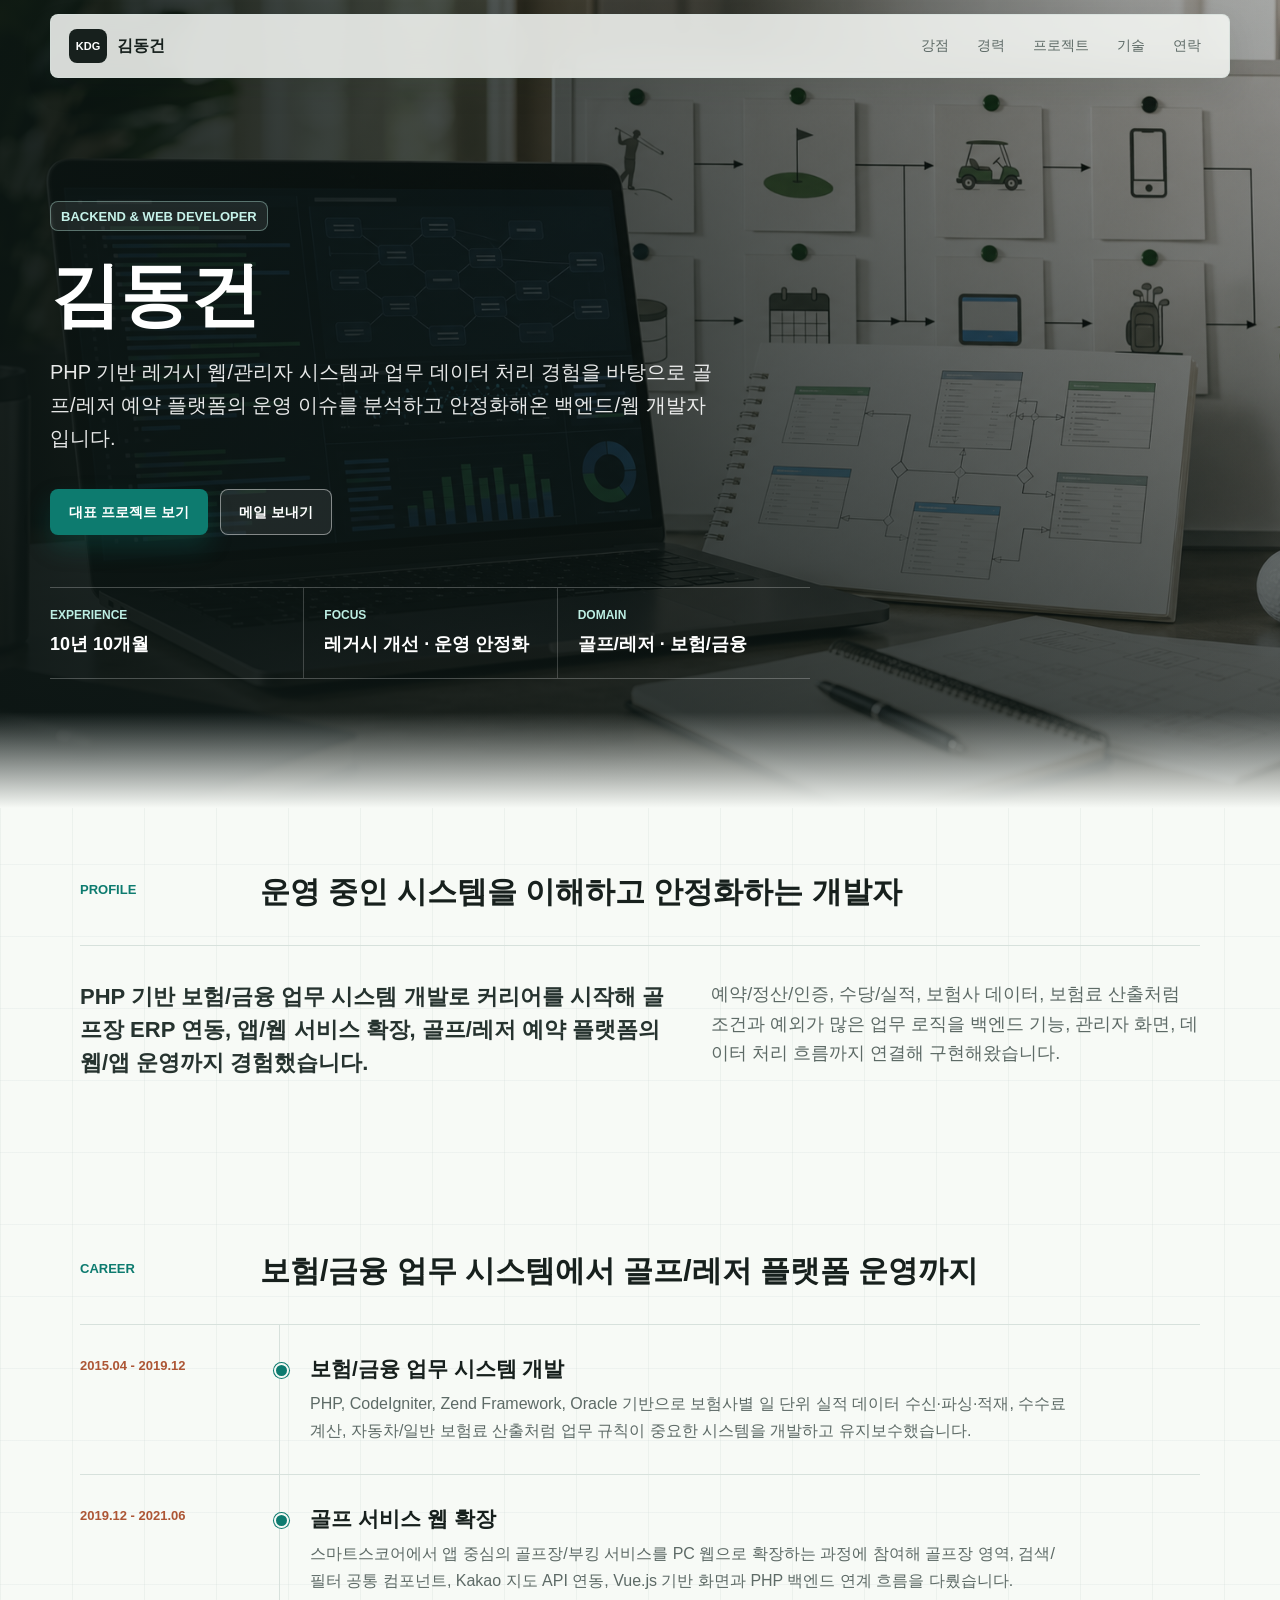
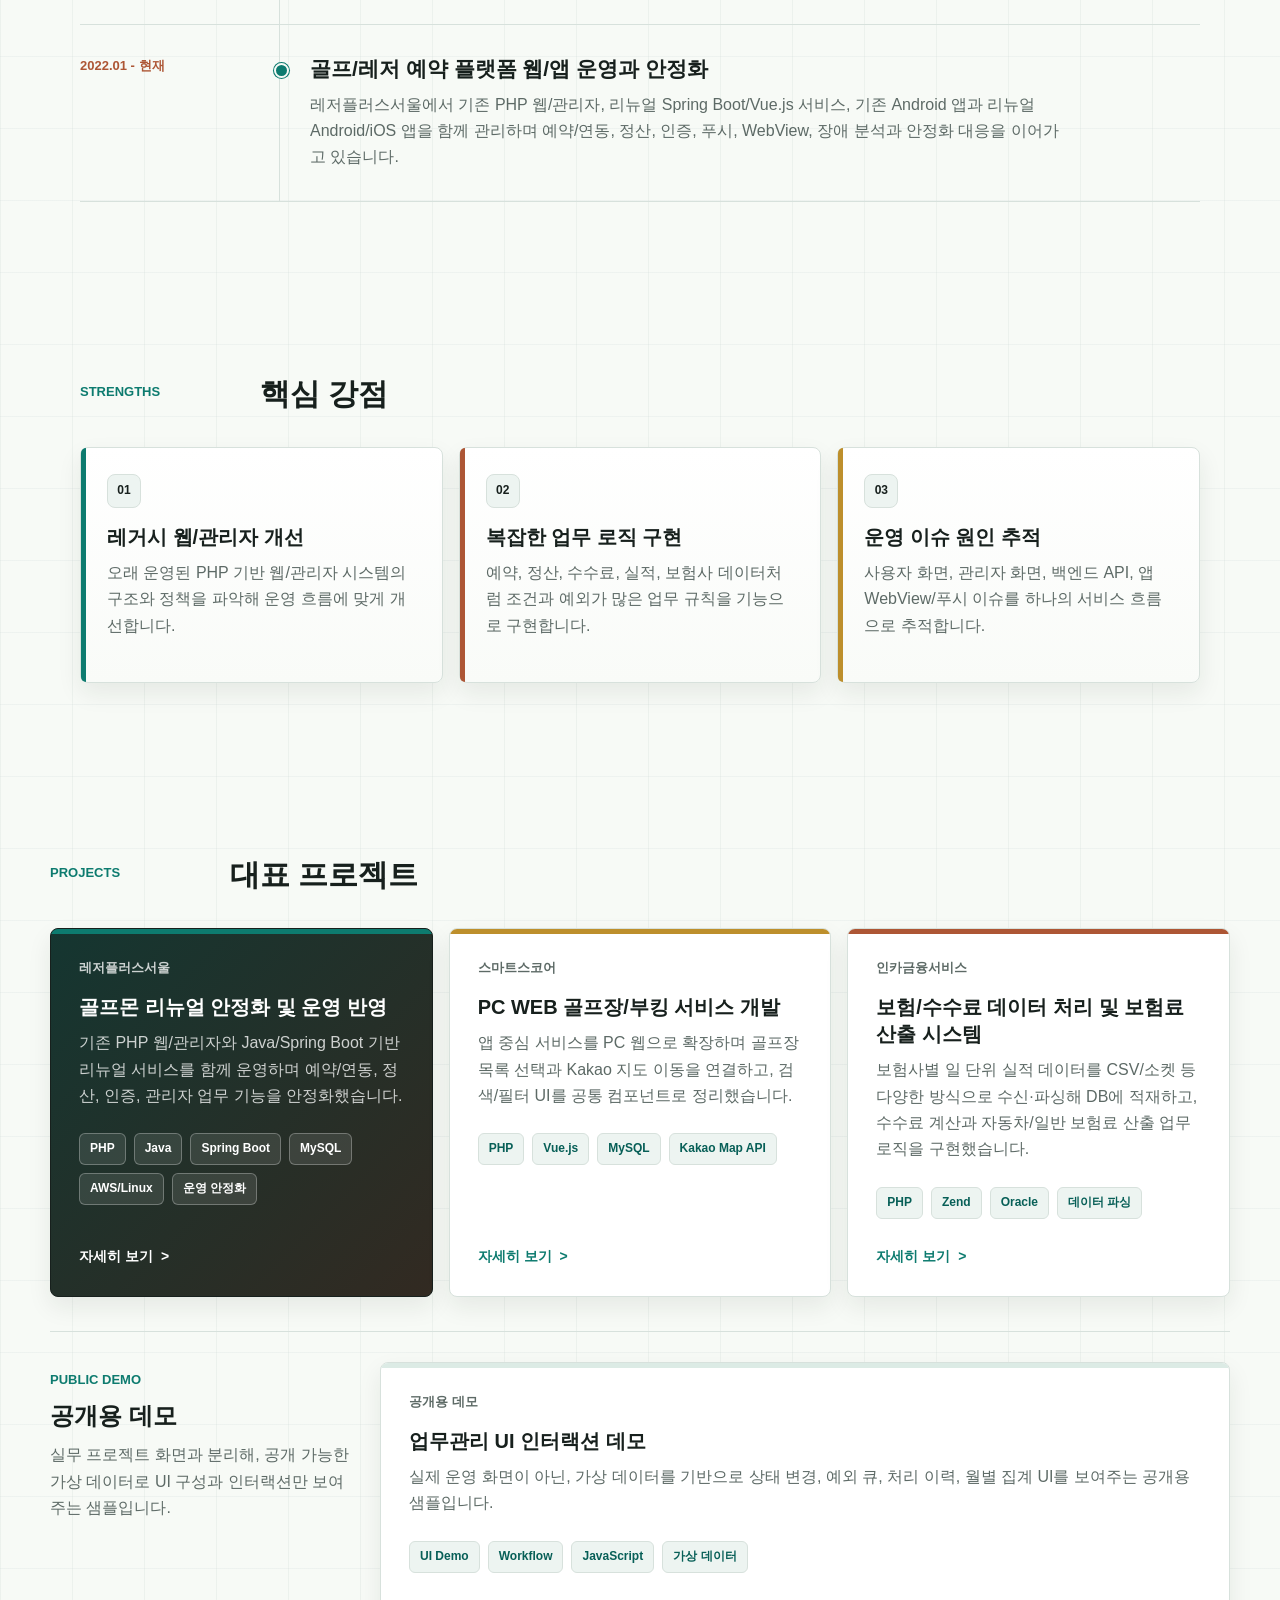
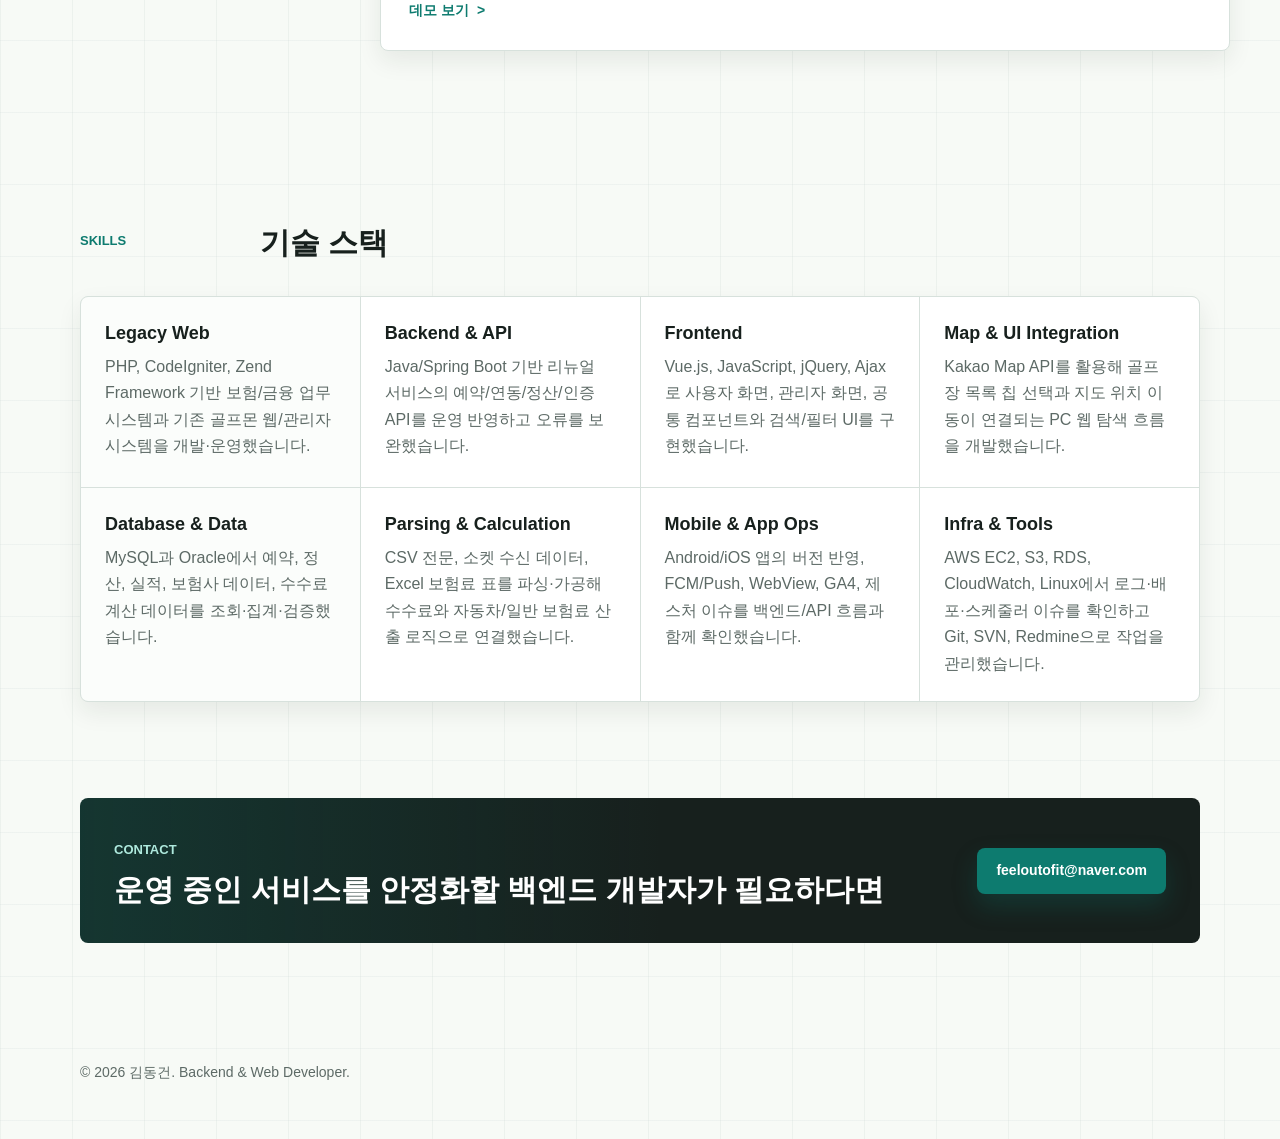
==== commit adf9b760: "Align portfolio copy with resume positioning" ====
--- a/index.html
+++ b/index.html
@@ -6,8 +6,25 @@
     <title>김동건 | Backend & Web Developer</title>
     <meta
       name="description"
-      content="골프/레저와 보험/금융 도메인에서 운영 중인 웹/앱 서비스와 업무 시스템을 안정화해온 백엔드/웹 개발자 김동건의 포트폴리오입니다."
+      content="PHP 기반 레거시 웹/관리자 시스템, 업무 데이터 처리, 골프/레저 예약 플랫폼 운영 안정화 경험을 갖춘 백엔드/웹 개발자 김동건의 포트폴리오입니다."
     >
+    <link rel="canonical" href="https://feeloutofit.github.io/portfolio-site/">
+    <meta property="og:locale" content="ko_KR">
+    <meta property="og:type" content="website">
+    <meta property="og:site_name" content="김동건 포트폴리오">
+    <meta property="og:title" content="김동건 | Backend & Web Developer">
+    <meta property="og:description" content="PHP 기반 레거시 웹/관리자 시스템, 업무 데이터 처리, 골프/레저 예약 플랫폼 운영 안정화 경험을 갖춘 백엔드/웹 개발자 김동건의 포트폴리오입니다.">
+    <meta property="og:url" content="https://feeloutofit.github.io/portfolio-site/">
+    <meta property="og:image" content="https://feeloutofit.github.io/portfolio-site/assets/og-image.jpg">
+    <meta property="og:image:type" content="image/jpeg">
+    <meta property="og:image:width" content="1200">
+    <meta property="og:image:height" content="630">
+    <meta property="og:image:alt" content="운영 안정화와 백엔드 개발 흐름을 표현한 김동건 포트폴리오 공유 이미지">
+    <meta name="twitter:card" content="summary_large_image">
+    <meta name="twitter:title" content="김동건 | Backend & Web Developer">
+    <meta name="twitter:description" content="PHP 기반 레거시 웹/관리자 시스템, 업무 데이터 처리, 골프/레저 예약 플랫폼 운영 안정화 경험을 갖춘 백엔드/웹 개발자 김동건의 포트폴리오입니다.">
+    <meta name="twitter:image" content="https://feeloutofit.github.io/portfolio-site/assets/og-image.jpg">
+    <meta name="theme-color" content="#17201d">
     <link rel="stylesheet" href="./styles.css">
   </head>
   <body>
@@ -28,8 +45,8 @@
           <p class="eyebrow">Backend & Web Developer</p>
           <h1>김동건</h1>
           <p class="hero-copy">
-            골프/레저와 보험/금융 도메인에서 10년 이상 웹 서비스와 업무 시스템을 개발했습니다.
-            운영 중인 레거시와 리뉴얼 시스템을 분석하고, 실제 업무 흐름에 맞게 안정화하는 일에 강점이 있습니다.
+            PHP 기반 레거시 웹/관리자 시스템과 업무 데이터 처리 경험을 바탕으로
+            골프/레저 예약 플랫폼의 운영 이슈를 분석하고 안정화해온 백엔드/웹 개발자입니다.
           </p>
           <div class="hero-actions">
             <a class="button primary" href="#projects">대표 프로젝트 보기</a>
@@ -38,11 +55,11 @@
           <dl class="hero-meta" aria-label="핵심 경력 요약">
             <div>
               <dt>Experience</dt>
-              <dd>10년 이상</dd>
+              <dd>10년 10개월</dd>
             </div>
             <div>
               <dt>Focus</dt>
-              <dd>운영 안정화</dd>
+              <dd>레거시 개선 · 운영 안정화</dd>
             </div>
             <div>
               <dt>Domain</dt>
@@ -55,7 +72,7 @@
       <section class="section intro-section" aria-labelledby="intro-title">
         <div class="section-header">
           <p class="section-kicker">Profile</p>
-          <h2 id="intro-title">복잡한 운영 흐름을 안정적인 기능으로 정리하는 개발자</h2>
+          <h2 id="intro-title">운영 중인 시스템을 이해하고 안정화하는 개발자</h2>
         </div>
         <div class="intro-grid">
           <p>
@@ -63,8 +80,8 @@
             앱/웹 서비스 확장, 골프/레저 예약 플랫폼의 웹/앱 운영까지 경험했습니다.
           </p>
           <p>
-            예약, 수당, 실적, 보험사 데이터, 보험료 산출처럼 조건과 예외가 많은 도메인 로직을
-            백엔드 기능, 관리자 업무 화면, 앱 운영 이슈까지 연결해 풀어내는 일을 오래 해왔습니다.
+            예약/정산/인증, 수당/실적, 보험사 데이터, 보험료 산출처럼 조건과 예외가 많은 업무 로직을
+            백엔드 기능, 관리자 화면, 데이터 처리 흐름까지 연결해 구현해왔습니다.
           </p>
         </div>
       </section>
@@ -119,18 +136,18 @@
         <div class="strength-list">
           <article class="strength-item">
             <span class="number">01</span>
-            <h3>레거시와 리뉴얼 안정화</h3>
-            <p>오래 운영된 PHP 기반 시스템과 외부 리뉴얼 산출물을 비교 분석해 운영 가능한 상태로 정리합니다.</p>
+            <h3>레거시 웹/관리자 개선</h3>
+            <p>오래 운영된 PHP 기반 웹/관리자 시스템의 구조와 정책을 파악해 운영 흐름에 맞게 개선합니다.</p>
           </article>
           <article class="strength-item">
             <span class="number">02</span>
-            <h3>복잡한 업무 규칙 구현</h3>
-            <p>예약, 수수료, 실적, 보험사 데이터, 보험료 산출처럼 조건과 예외가 많은 업무 규칙을 구현합니다.</p>
+            <h3>복잡한 업무 로직 구현</h3>
+            <p>예약, 정산, 수수료, 실적, 보험사 데이터처럼 조건과 예외가 많은 업무 규칙을 기능으로 구현합니다.</p>
           </article>
           <article class="strength-item">
             <span class="number">03</span>
-            <h3>웹/앱/운영 흐름 연결</h3>
-            <p>사용자 화면, 관리자 화면, 백엔드 API, 앱 WebView/푸시 이슈를 하나의 서비스 흐름으로 봅니다.</p>
+            <h3>운영 이슈 원인 추적</h3>
+            <p>사용자 화면, 관리자 화면, 백엔드 API, 앱 WebView/푸시 이슈를 하나의 서비스 흐름으로 추적합니다.</p>
           </article>
         </div>
       </section>
@@ -145,13 +162,15 @@
             <p class="project-meta">레저플러스서울</p>
             <h3>골프몬 리뉴얼 안정화 및 운영 반영</h3>
             <p>
-              외부 개발 산출물을 인수해 예약/연동 자동 마감, 중복 등록 방지, 관리자 세션,
-              외부 API/배치 이슈를 기존 운영 정책에 맞게 보완했습니다.
-            </p>
-            <div class="tag-row">
+              기존 PHP 웹/관리자와 Java/Spring Boot 기반 리뉴얼 서비스를 함께 운영하며
+              예약/연동, 정산, 인증, 관리자 업무 기능을 안정화했습니다.
+            </p>
+            <div class="tag-row">
+              <span>PHP</span>
               <span>Java</span>
               <span>Spring Boot</span>
-              <span>Android/iOS</span>
+              <span>MySQL</span>
+              <span>AWS/Linux</span>
               <span>운영 안정화</span>
             </div>
             <a class="text-link" href="./projects/golfmon-renewal.html">자세히 보기</a>
@@ -223,12 +242,12 @@
         </div>
         <div class="skill-groups">
           <div>
+            <h3>Legacy Web</h3>
+            <p>PHP, CodeIgniter, Zend Framework 기반 보험/금융 업무 시스템과 기존 골프몬 웹/관리자 시스템을 개발·운영했습니다.</p>
+          </div>
+          <div>
             <h3>Backend & API</h3>
-            <p>Java/Spring Boot 기반 예약/연동/정산/인증 API를 운영했고, REST API와 JSP 화면을 함께 유지보수했습니다.</p>
-          </div>
-          <div>
-            <h3>Legacy Web</h3>
-            <p>PHP, CodeIgniter, Zend Framework 기반 보험/금융 업무 시스템과 기존 골프몬 웹/관리자를 운영 반영했습니다.</p>
+            <p>Java/Spring Boot 기반 리뉴얼 서비스의 예약/연동/정산/인증 API를 운영 반영하고 오류를 보완했습니다.</p>
           </div>
           <div>
             <h3>Frontend</h3>
